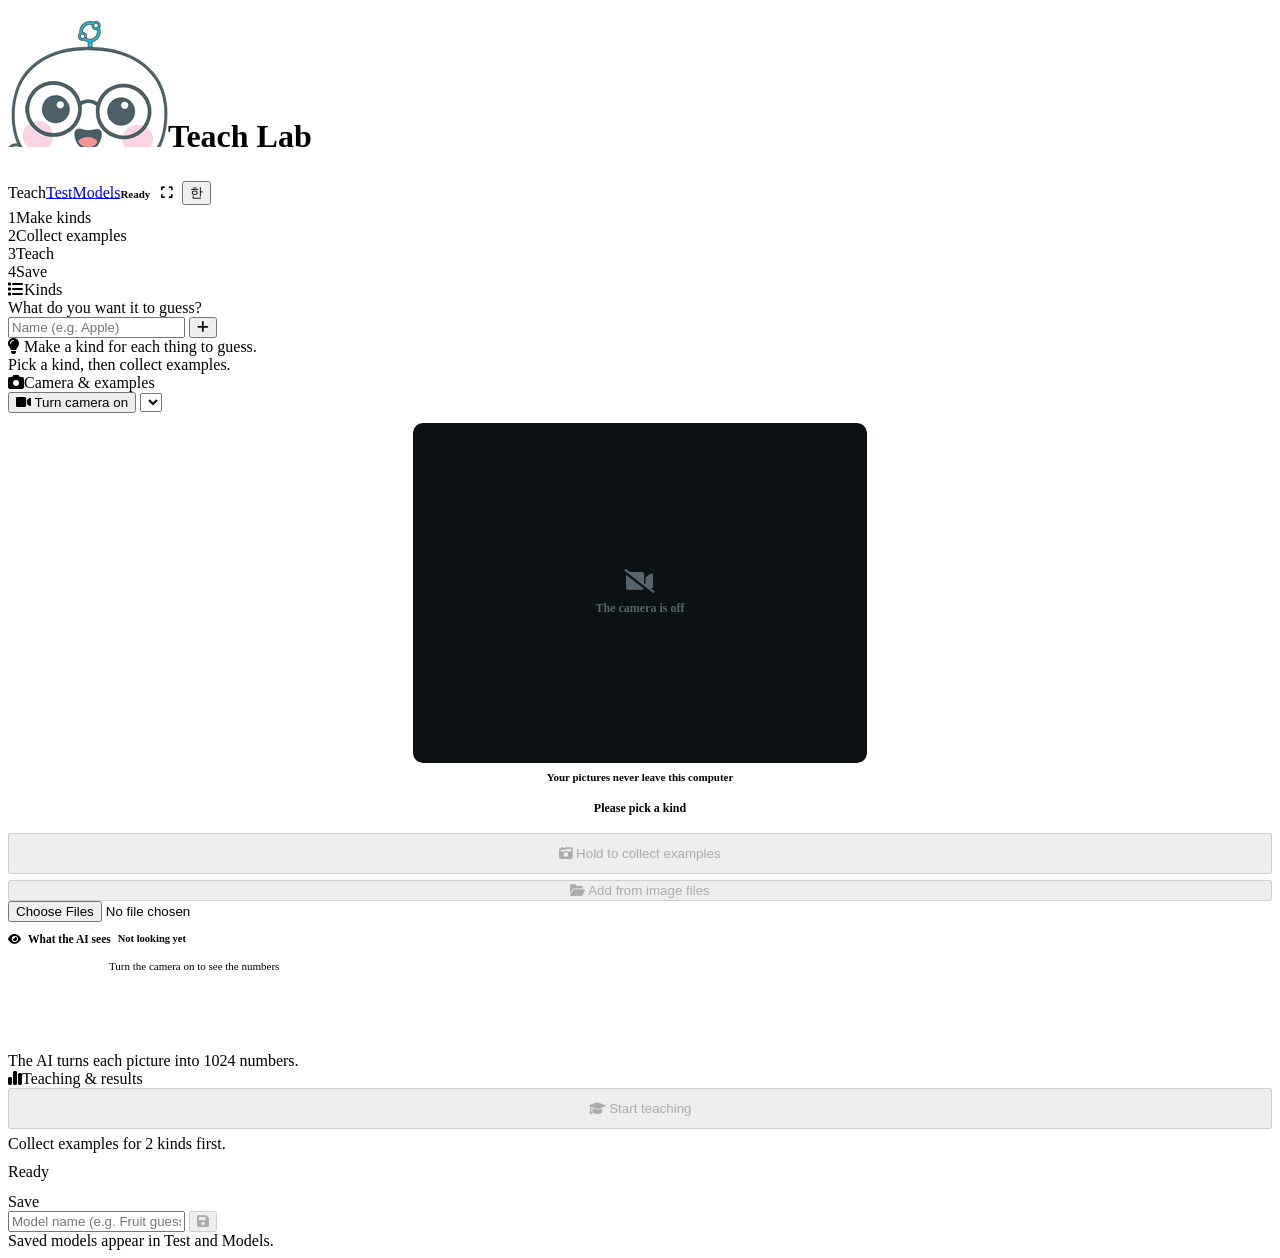
==== index.html @ 44abff68 "이미지 분류 한 종 end-to-end (수집 → 학습 → 추론 → 내보내기) sense-lab 의 디자인 규격(design/maker-ui.css)과 MediaPipe 사용 방식" ====
<!DOCTYPE html>
<html lang="ko">
<head>
<meta charset="utf-8">
<meta name="viewport" content="width=device-width,initial-scale=1">
<title>Teach Lab — 학습실</title>
<meta name="description" content="웹캠으로 사진을 모아 AI에게 직접 가르쳐 보세요.">
<link rel="icon" type="image/png" href="assets/img/favicon.png">
<link rel="manifest" href="manifest.webmanifest">
<meta name="theme-color" content="#FBF7EF">
<link rel="stylesheet" href="assets/fonts/pretendard.css?v=1">
<link rel="stylesheet" href="css/all.min.css?v=1">
<link rel="stylesheet" href="css/maker-ui.css?v=1">
<link rel="stylesheet" href="css/app.css?v=1">
</head>
<body>

<header data-tab="index.html"></header>

<div class="steps">
  <div class="stp on" id="s1"><span class="cir">1</span>종류 만들기</div>
  <div class="stpline"></div>
  <div class="stp" id="s2"><span class="cir">2</span>예시 모으기</div>
  <div class="stpline"></div>
  <div class="stp" id="s3"><span class="cir">3</span>배우기</div>
  <div class="stpline"></div>
  <div class="stp" id="s4"><span class="cir">4</span>저장하기</div>
</div>

<div class="mk-main">

  <div class="pan pan-side" id="panL">
    <div class="ph"><i class="fa-solid fa-list"></i>종류</div>
    <div class="pb">
      <div class="pb-label">무엇을 맞히고 싶나요?</div>
      <div class="row">
        <input class="inp" id="clsName" type="text" placeholder="이름 (예: 사과)" maxlength="20">
        <button class="db" id="clsAdd" title="종류 더하기"><i class="fa-solid fa-plus"></i></button>
      </div>
      <div id="clsList"></div>
      <div class="hint" id="clsHint">
        <i class="fa-solid fa-lightbulb"></i> 맞히고 싶은 것마다 종류를 만들어요.<br>
        종류를 누른 뒤 예시를 모아요.
      </div>
    </div>
  </div>

  <div class="pan pan-wide" id="panC">
    <div class="ph"><i class="fa-solid fa-camera"></i>카메라 &amp; 예시</div>
    <div class="pb">
      <div class="row" style="margin-bottom:10px">
        <button class="db" id="camBtn" style="flex-shrink:0"><i class="fa-solid fa-video"></i> 카메라 켜기</button>
        <select class="inp" id="camSel" style="cursor:pointer"></select>
      </div>

      <div id="camBox">
        <video id="camVid" playsinline muted></video>
        <div id="cropBox"></div>
        <div id="camOff"><i class="fa-solid fa-video-slash fa-2x"></i><span>카메라가 꺼져 있어요</span></div>
      </div>
      <div class="privnote">찍은 사진은 이 컴퓨터 밖으로 나가지 않아요</div>

      <div class="selinfo" id="selInfo">종류를 골라 주세요</div>
      <button class="db go" id="capBtn" disabled><i class="fa-solid fa-camera-retro"></i> 꾹 눌러서 예시 모으기</button>
      <button class="db" id="addFiles" disabled><i class="fa-solid fa-folder-open"></i> 사진 파일에서 더하기</button>
      <input type="file" id="fileInput" accept="image/*" multiple>

      <div id="seeWrap">
        <div id="seeHead"><i class="fa-solid fa-eye"></i>AI가 보는 그림
          <span class="st-badge" id="seeState">아직 안 봐요</span></div>
        <div id="seeBody">
          <canvas id="seeCv" width="224" height="224"></canvas>
          <div id="seeNums"><span class="ph2">카메라를 켜면 숫자가 나와요</span></div>
        </div>
        <div class="hint" style="margin-top:5px">AI는 사진을 1024개의 숫자로 바꿔서 봐요.</div>
      </div>
    </div>
  </div>

  <div class="pan pan-out" id="panR">
    <div class="ph"><i class="fa-solid fa-chart-simple"></i>배우기 &amp; 결과</div>
    <div class="pb">
      <button class="db go" id="trainBtn" disabled style="width:100%;justify-content:center;padding:11px">
        <i class="fa-solid fa-graduation-cap"></i> 배우기 시작
      </button>
      <div class="hint" style="margin-top:6px;margin-bottom:10px">종류 2개에 예시를 모은 뒤에 눌러요.</div>

      <div class="prg">
        <div class="lb"><span id="prgLabel">준비 중</span><span id="prgPct"></span></div>
        <div class="track"><div class="fill" id="prgFill"></div></div>
      </div>

      <div id="chartBox" style="display:none">
        <canvas id="chart"></canvas>
        <div class="chart-legend">
          <span><i class="lg-acc"></i>맞힌 비율</span>
          <span><i class="lg-warn"></i>오차</span>
        </div>
      </div>

      <div class="sec2" id="resultSec" style="display:none">
        <div class="st">결과</div>
        <div><span class="accbig" id="accBig">0%</span><small id="accWord"></small></div>
        <div id="cmWrap"></div>
        <div class="cm-note">헷갈린 표 — 왼쪽이 진짜, 위쪽이 AI의 답이에요.<br>숫자가 대각선에 모이면 잘 배운 거예요.</div>
      </div>

      <div class="sec2">
        <div class="st">저장하기</div>
        <div class="row">
          <input class="inp" id="mdlName" type="text" placeholder="모델 이름 (예: 과일 맞히기)" maxlength="30">
          <button class="db go" id="mdlSave" disabled title="저장"><i class="fa-solid fa-floppy-disk"></i></button>
        </div>
        <div class="hint">저장한 모델은 시험실·보관함에서 볼 수 있어요.</div>
      </div>
    </div>
  </div>

</div>

<div id="toast"></div>

<script src="lib/nav.js?v=1"></script>
<script src="lib/i18n.js?v=1"></script>
<script src="vendor/tfjs/tf.min.js"></script>
<script type="module" src="lib/learn.js?v=1"></script>
</body>
</html>
---- assets/fonts/pretendard.css ----
/*
Copyright (c) 2021 Kil Hyung-jin, with Reserved Font Name Pretendard.
https://github.com/orioncactus/pretendard

This Font Software is licensed under the SIL Open Font License, Version 1.1.
This license is copied below, and is also available with a FAQ at:
http://scripts.sil.org/OFL
*/
/* [0] */
@font-face {
	font-family: 'Pretendard Variable';
	font-style: normal;
	font-display: swap;
	font-weight: 45 920;
	src: url(./woff2-dynamic-subset/PretendardVariable.subset.0.woff2) format('woff2-variations');
	unicode-range: U+f9ca-fa0b, U+ff03-ff05, U+ff07, U+ff0a-ff0b, U+ff0d-ff19, U+ff1b, U+ff1d, U+ff20-ff5b, U+ff5d, U+ffe0-ffe3, U+ffe5-ffe6;
}

/* [1] */
@font-face {
	font-family: 'Pretendard Variable';
	font-style: normal;
	font-display: swap;
	font-weight: 45 920;
	src: url(./woff2-dynamic-subset/PretendardVariable.subset.1.woff2) format('woff2-variations');
	unicode-range: U+d723-d728, U+d72a-d733, U+d735-d748, U+d74a-d74f, U+d752-d753, U+d755-d757, U+d75a-d75f, U+d762-d764, U+d766-d768, U+d76a-d76b, U+d76d-d76f, U+d771-d787, U+d789-d78b, U+d78d-d78f, U+d791-d797, U+d79a, U+d79c, U+d79e-d7a3, U+f900-f909, U+f90b-f92e;
}

/* [2] */
@font-face {
	font-family: 'Pretendard Variable';
	font-style: normal;
	font-display: swap;
	font-weight: 45 920;
	src: url(./woff2-dynamic-subset/PretendardVariable.subset.2.woff2) format('woff2-variations');
	unicode-range: U+d679-d68b, U+d68e-d69e, U+d6a0, U+d6a2-d6a7, U+d6a9-d6c3, U+d6c6-d6c7, U+d6c9-d6cb, U+d6cd-d6d3, U+d6d5-d6d6, U+d6d8-d6e3, U+d6e5-d6e7, U+d6e9-d6fb, U+d6fd-d717, U+d719-d71f, U+d721-d722;
}

/* [3] */
@font-face {
	font-family: 'Pretendard Variable';
	font-style: normal;
	font-display: swap;
	font-weight: 45 920;
	src: url(./woff2-dynamic-subset/PretendardVariable.subset.3.woff2) format('woff2-variations');
	unicode-range: U+d5bc-d5c7, U+d5ca-d5cb, U+d5cd-d5cf, U+d5d1-d5d7, U+d5d9-d5da, U+d5dc, U+d5de-d5e3, U+d5e6-d5e7, U+d5e9-d5eb, U+d5ed-d5f6, U+d5f8, U+d5fa-d5ff, U+d602-d603, U+d605-d607, U+d609-d60f, U+d612-d613, U+d616-d61b, U+d61d-d637, U+d63a-d63b, U+d63d-d63f, U+d641-d647, U+d64a-d64c, U+d64e-d653, U+d656-d657, U+d659-d65b, U+d65d-d666, U+d668, U+d66a-d678;
}

/* [4] */
@font-face {
	font-family: 'Pretendard Variable';
	font-style: normal;
	font-display: swap;
	font-weight: 45 920;
	src: url(./woff2-dynamic-subset/PretendardVariable.subset.4.woff2) format('woff2-variations');
	unicode-range: U+d507, U+d509-d50b, U+d50d-d513, U+d515-d53b, U+d53e-d53f, U+d541-d543, U+d545-d54c, U+d54e, U+d550, U+d552-d557, U+d55a-d55b, U+d55d-d55f, U+d561-d564, U+d566-d567, U+d56a, U+d56c, U+d56e-d573, U+d576-d577, U+d579-d583, U+d585-d586, U+d58a-d5a4, U+d5a6-d5bb;
}

/* [5] */
@font-face {
	font-family: 'Pretendard Variable';
	font-style: normal;
	font-display: swap;
	font-weight: 45 920;
	src: url(./woff2-dynamic-subset/PretendardVariable.subset.5.woff2) format('woff2-variations');
	unicode-range: U+d464-d477, U+d47a-d47b, U+d47d-d47f, U+d481-d487, U+d489-d48a, U+d48c, U+d48e-d4e7, U+d4e9-d503, U+d505-d506;
}

/* [6] */
@font-face {
	font-family: 'Pretendard Variable';
	font-style: normal;
	font-display: swap;
	font-weight: 45 920;
	src: url(./woff2-dynamic-subset/PretendardVariable.subset.6.woff2) format('woff2-variations');
	unicode-range: U+d3bf-d3c7, U+d3ca-d3cf, U+d3d1-d3eb, U+d3ee-d3ef, U+d3f1-d3f3, U+d3f5-d3fb, U+d3fd-d400, U+d402-d45b, U+d45d-d463;
}

/* [7] */
@font-face {
	font-family: 'Pretendard Variable';
	font-style: normal;
	font-display: swap;
	font-weight: 45 920;
	src: url(./woff2-dynamic-subset/PretendardVariable.subset.7.woff2) format('woff2-variations');
	unicode-range: U+d2ff, U+d302-d304, U+d306-d30b, U+d30f, U+d311-d313, U+d315-d31b, U+d31e, U+d322-d324, U+d326-d327, U+d32a-d32b, U+d32d-d32f, U+d331-d337, U+d339-d33c, U+d33e-d37b, U+d37e-d37f, U+d381-d383, U+d385-d38b, U+d38e-d390, U+d392-d397, U+d39a-d39b, U+d39d-d39f, U+d3a1-d3a7, U+d3a9-d3aa, U+d3ac, U+d3ae-d3b3, U+d3b5-d3b7, U+d3b9-d3bb, U+d3bd-d3be;
}

/* [8] */
@font-face {
	font-family: 'Pretendard Variable';
	font-style: normal;
	font-display: swap;
	font-weight: 45 920;
	src: url(./woff2-dynamic-subset/PretendardVariable.subset.8.woff2) format('woff2-variations');
	unicode-range: U+d257-d27f, U+d281-d29b, U+d29d-d29f, U+d2a1-d2ab, U+d2ad-d2b7, U+d2ba-d2bb, U+d2bd-d2bf, U+d2c1-d2c7, U+d2c9-d2ef, U+d2f2-d2f3, U+d2f5-d2f7, U+d2f9-d2fe;
}

/* [9] */
@font-face {
	font-family: 'Pretendard Variable';
	font-style: normal;
	font-display: swap;
	font-weight: 45 920;
	src: url(./woff2-dynamic-subset/PretendardVariable.subset.9.woff2) format('woff2-variations');
	unicode-range: U+d1b4, U+d1b6-d1f3, U+d1f5-d22b, U+d22e-d22f, U+d231-d233, U+d235-d23b, U+d23d-d240, U+d242-d256;
}

/* [10] */
@font-face {
	font-family: 'Pretendard Variable';
	font-style: normal;
	font-display: swap;
	font-weight: 45 920;
	src: url(./woff2-dynamic-subset/PretendardVariable.subset.10.woff2) format('woff2-variations');
	unicode-range: U+d105-d12f, U+d132-d133, U+d135-d137, U+d139-d13f, U+d141-d142, U+d144, U+d146-d14b, U+d14e-d14f, U+d151-d153, U+d155-d15b, U+d15e-d187, U+d189-d19f, U+d1a2-d1a3, U+d1a5-d1a7, U+d1a9-d1af, U+d1b2-d1b3;
}

/* [11] */
@font-face {
	font-family: 'Pretendard Variable';
	font-style: normal;
	font-display: swap;
	font-weight: 45 920;
	src: url(./woff2-dynamic-subset/PretendardVariable.subset.11.woff2) format('woff2-variations');
	unicode-range: U+d04b-d04f, U+d051-d057, U+d059-d06b, U+d06d-d06f, U+d071-d073, U+d075-d07b, U+d07e-d0a3, U+d0a6-d0a7, U+d0a9-d0ab, U+d0ad-d0b3, U+d0b6, U+d0b8, U+d0ba-d0bf, U+d0c2-d0c3, U+d0c5-d0c7, U+d0c9-d0cf, U+d0d2, U+d0d6-d0db, U+d0de-d0df, U+d0e1-d0e3, U+d0e5-d0eb, U+d0ee-d0f0, U+d0f2-d104;
}

/* [12] */
@font-face {
	font-family: 'Pretendard Variable';
	font-style: normal;
	font-display: swap;
	font-weight: 45 920;
	src: url(./woff2-dynamic-subset/PretendardVariable.subset.12.woff2) format('woff2-variations');
	unicode-range: U+cfa2-cfc3, U+cfc5-cfdf, U+cfe2-cfe3, U+cfe5-cfe7, U+cfe9-cff4, U+cff6-cffb, U+cffd-cfff, U+d001-d003, U+d005-d017, U+d019-d033, U+d036-d037, U+d039-d03b, U+d03d-d04a;
}

/* [13] */
@font-face {
	font-family: 'Pretendard Variable';
	font-style: normal;
	font-display: swap;
	font-weight: 45 920;
	src: url(./woff2-dynamic-subset/PretendardVariable.subset.13.woff2) format('woff2-variations');
	unicode-range: U+cef0-cef3, U+cef6, U+cef9-ceff, U+cf01-cf03, U+cf05-cf07, U+cf09-cf0f, U+cf11-cf12, U+cf14-cf1b, U+cf1d-cf1f, U+cf21-cf2f, U+cf31-cf53, U+cf56-cf57, U+cf59-cf5b, U+cf5d-cf63, U+cf66, U+cf68, U+cf6a-cf6f, U+cf71-cf84, U+cf86-cf8b, U+cf8d-cfa1;
}

/* [14] */
@font-face {
	font-family: 'Pretendard Variable';
	font-style: normal;
	font-display: swap;
	font-weight: 45 920;
	src: url(./woff2-dynamic-subset/PretendardVariable.subset.14.woff2) format('woff2-variations');
	unicode-range: U+ce3c-ce57, U+ce5a-ce5b, U+ce5d-ce5f, U+ce61-ce67, U+ce6a, U+ce6c, U+ce6e-ce73, U+ce76-ce77, U+ce79-ce7b, U+ce7d-ce83, U+ce85-ce88, U+ce8a-ce8f, U+ce91-ce93, U+ce95-ce97, U+ce99-ce9f, U+cea2, U+cea4-ceab, U+cead-cee3, U+cee6-cee7, U+cee9-ceeb, U+ceed-ceef;
}

/* [15] */
@font-face {
	font-family: 'Pretendard Variable';
	font-style: normal;
	font-display: swap;
	font-weight: 45 920;
	src: url(./woff2-dynamic-subset/PretendardVariable.subset.15.woff2) format('woff2-variations');
	unicode-range: U+cd92-cd93, U+cd96-cd97, U+cd99-cd9b, U+cd9d-cda3, U+cda6-cda8, U+cdaa-cdaf, U+cdb1-cdc3, U+cdc5-cdcb, U+cdcd-cde7, U+cde9-ce03, U+ce05-ce1f, U+ce22-ce34, U+ce36-ce3b;
}

/* [16] */
@font-face {
	font-family: 'Pretendard Variable';
	font-style: normal;
	font-display: swap;
	font-weight: 45 920;
	src: url(./woff2-dynamic-subset/PretendardVariable.subset.16.woff2) format('woff2-variations');
	unicode-range: U+ccef-cd07, U+cd0a-cd0b, U+cd0d-cd1a, U+cd1c, U+cd1e-cd2b, U+cd2d-cd5b, U+cd5d-cd77, U+cd79-cd91;
}

/* [17] */
@font-face {
	font-family: 'Pretendard Variable';
	font-style: normal;
	font-display: swap;
	font-weight: 45 920;
	src: url(./woff2-dynamic-subset/PretendardVariable.subset.17.woff2) format('woff2-variations');
	unicode-range: U+cc3f-cc43, U+cc46-cc47, U+cc49-cc4b, U+cc4d-cc53, U+cc55-cc58, U+cc5a-cc5f, U+cc61-cc97, U+cc9a-cc9b, U+cc9d-cc9f, U+cca1-cca7, U+ccaa, U+ccac, U+ccae-ccb3, U+ccb6-ccb7, U+ccb9-ccbb, U+ccbd-cccf, U+ccd1-cce3, U+cce5-ccee;
}

/* [18] */
@font-face {
	font-family: 'Pretendard Variable';
	font-style: normal;
	font-display: swap;
	font-weight: 45 920;
	src: url(./woff2-dynamic-subset/PretendardVariable.subset.18.woff2) format('woff2-variations');
	unicode-range: U+cb91-cbd3, U+cbd5-cbe3, U+cbe5-cc0b, U+cc0e-cc0f, U+cc11-cc13, U+cc15-cc1b, U+cc1d-cc20, U+cc23-cc27, U+cc2a-cc2b, U+cc2d, U+cc2f, U+cc31-cc37, U+cc3a, U+cc3c;
}

/* [19] */
@font-face {
	font-family: 'Pretendard Variable';
	font-style: normal;
	font-display: swap;
	font-weight: 45 920;
	src: url(./woff2-dynamic-subset/PretendardVariable.subset.19.woff2) format('woff2-variations');
	unicode-range: U+caf4-cb47, U+cb4a-cb90;
}

/* [20] */
@font-face {
	font-family: 'Pretendard Variable';
	font-style: normal;
	font-display: swap;
	font-weight: 45 920;
	src: url(./woff2-dynamic-subset/PretendardVariable.subset.20.woff2) format('woff2-variations');
	unicode-range: U+ca4a-ca4b, U+ca4e-ca4f, U+ca51-ca53, U+ca55-ca5b, U+ca5d-ca60, U+ca62-ca83, U+ca85-cabb, U+cabe-cabf, U+cac1-cac3, U+cac5-cacb, U+cacd-cad0, U+cad2, U+cad4-cad8, U+cada-caf3;
}

/* [21] */
@font-face {
	font-family: 'Pretendard Variable';
	font-style: normal;
	font-display: swap;
	font-weight: 45 920;
	src: url(./woff2-dynamic-subset/PretendardVariable.subset.21.woff2) format('woff2-variations');
	unicode-range: U+c996-c997, U+c99a-c99c, U+c99e-c9bf, U+c9c2-c9c3, U+c9c5-c9c7, U+c9c9-c9cf, U+c9d2, U+c9d4, U+c9d7-c9d8, U+c9db, U+c9de-c9df, U+c9e1-c9e3, U+c9e5-c9e6, U+c9e8-c9eb, U+c9ee-c9f0, U+c9f2-c9f7, U+c9f9-ca0b, U+ca0d-ca28, U+ca2a-ca49;
}

/* [22] */
@font-face {
	font-family: 'Pretendard Variable';
	font-style: normal;
	font-display: swap;
	font-weight: 45 920;
	src: url(./woff2-dynamic-subset/PretendardVariable.subset.22.woff2) format('woff2-variations');
	unicode-range: U+c8e9-c8f4, U+c8f6-c8fb, U+c8fe-c8ff, U+c901-c903, U+c905-c90b, U+c90e-c910, U+c912-c917, U+c919-c92b, U+c92d-c94f, U+c951-c953, U+c955-c96b, U+c96d-c973, U+c975-c987, U+c98a-c98b, U+c98d-c98f, U+c991-c995;
}

/* [23] */
@font-face {
	font-family: 'Pretendard Variable';
	font-style: normal;
	font-display: swap;
	font-weight: 45 920;
	src: url(./woff2-dynamic-subset/PretendardVariable.subset.23.woff2) format('woff2-variations');
	unicode-range: U+c841-c84b, U+c84d-c86f, U+c872-c873, U+c875-c877, U+c879-c87f, U+c882-c884, U+c887-c88a, U+c88d-c8c3, U+c8c5-c8df, U+c8e1-c8e8;
}

/* [24] */
@font-face {
	font-family: 'Pretendard Variable';
	font-style: normal;
	font-display: swap;
	font-weight: 45 920;
	src: url(./woff2-dynamic-subset/PretendardVariable.subset.24.woff2) format('woff2-variations');
	unicode-range: U+c779-c77b, U+c77e-c782, U+c786, U+c78b, U+c78d, U+c78f, U+c792-c793, U+c795, U+c797, U+c799-c79f, U+c7a2, U+c7a7-c7ab, U+c7ae-c7bb, U+c7bd-c7c0, U+c7c2-c7c7, U+c7c9-c7dc, U+c7de-c7ff, U+c802-c803, U+c805-c807, U+c809, U+c80b-c80f, U+c812, U+c814, U+c817-c81b, U+c81e-c81f, U+c821-c823, U+c825-c82e, U+c830-c837, U+c839-c83b, U+c83d-c840;
}

/* [25] */
@font-face {
	font-family: 'Pretendard Variable';
	font-style: normal;
	font-display: swap;
	font-weight: 45 920;
	src: url(./woff2-dynamic-subset/PretendardVariable.subset.25.woff2) format('woff2-variations');
	unicode-range: U+c6bb-c6bf, U+c6c2, U+c6c4, U+c6c6-c6cb, U+c6ce-c6cf, U+c6d1-c6d3, U+c6d5-c6db, U+c6dd-c6df, U+c6e1-c6e7, U+c6e9-c6eb, U+c6ed-c6ef, U+c6f1-c6f8, U+c6fa-c703, U+c705-c707, U+c709-c70b, U+c70d-c716, U+c718, U+c71a-c71f, U+c722-c723, U+c725-c727, U+c729-c734, U+c736-c73b, U+c73e-c73f, U+c741-c743, U+c745-c74b, U+c74e-c750, U+c752-c757, U+c759-c773, U+c776-c777;
}

/* [26] */
@font-face {
	font-family: 'Pretendard Variable';
	font-style: normal;
	font-display: swap;
	font-weight: 45 920;
	src: url(./woff2-dynamic-subset/PretendardVariable.subset.26.woff2) format('woff2-variations');
	unicode-range: U+c5f5-c5fb, U+c5fe, U+c602-c605, U+c607, U+c609-c60f, U+c611-c61a, U+c61c-c623, U+c626-c627, U+c629-c62b, U+c62d, U+c62f-c632, U+c636, U+c638, U+c63a-c63f, U+c642-c643, U+c645-c647, U+c649-c652, U+c656-c65b, U+c65d-c65f, U+c661-c663, U+c665-c677, U+c679-c67b, U+c67d-c693, U+c696-c697, U+c699-c69b, U+c69d-c6a3, U+c6a6, U+c6a8, U+c6aa-c6af, U+c6b2-c6b3, U+c6b5-c6b7, U+c6b9-c6ba;
}

/* [27] */
@font-face {
	font-family: 'Pretendard Variable';
	font-style: normal;
	font-display: swap;
	font-weight: 45 920;
	src: url(./woff2-dynamic-subset/PretendardVariable.subset.27.woff2) format('woff2-variations');
	unicode-range: U+c517-c527, U+c52a-c52b, U+c52d-c52f, U+c531-c538, U+c53a, U+c53c, U+c53e-c543, U+c546-c547, U+c54b, U+c54d-c552, U+c556, U+c55a-c55b, U+c55d, U+c55f, U+c562-c563, U+c565-c567, U+c569-c56f, U+c572, U+c574, U+c576-c57b, U+c57e-c57f, U+c581-c583, U+c585-c586, U+c588-c58b, U+c58e, U+c590, U+c592-c596, U+c599-c5b3, U+c5b6-c5b7, U+c5ba, U+c5be-c5c3, U+c5ca-c5cb, U+c5cd, U+c5cf, U+c5d2-c5d3, U+c5d5-c5d7, U+c5d9-c5df, U+c5e1-c5e2, U+c5e4, U+c5e6-c5eb, U+c5ef, U+c5f1-c5f3;
}

/* [28] */
@font-face {
	font-family: 'Pretendard Variable';
	font-style: normal;
	font-display: swap;
	font-weight: 45 920;
	src: url(./woff2-dynamic-subset/PretendardVariable.subset.28.woff2) format('woff2-variations');
	unicode-range: U+c475-c4ef, U+c4f2-c4f3, U+c4f5-c4f7, U+c4f9-c4ff, U+c502-c50b, U+c50d-c516;
}

/* [29] */
@font-face {
	font-family: 'Pretendard Variable';
	font-style: normal;
	font-display: swap;
	font-weight: 45 920;
	src: url(./woff2-dynamic-subset/PretendardVariable.subset.29.woff2) format('woff2-variations');
	unicode-range: U+c3d0-c3d7, U+c3da-c3db, U+c3dd-c3de, U+c3e1-c3ec, U+c3ee-c3f3, U+c3f5-c42b, U+c42d-c463, U+c466-c474;
}

/* [30] */
@font-face {
	font-family: 'Pretendard Variable';
	font-style: normal;
	font-display: swap;
	font-weight: 45 920;
	src: url(./woff2-dynamic-subset/PretendardVariable.subset.30.woff2) format('woff2-variations');
	unicode-range: U+c32b-c367, U+c36a-c36b, U+c36d-c36f, U+c371-c377, U+c37a-c37b, U+c37e-c383, U+c385-c387, U+c389-c3cf;
}

/* [31] */
@font-face {
	font-family: 'Pretendard Variable';
	font-style: normal;
	font-display: swap;
	font-weight: 45 920;
	src: url(./woff2-dynamic-subset/PretendardVariable.subset.31.woff2) format('woff2-variations');
	unicode-range: U+c26a-c26b, U+c26d-c26f, U+c271-c273, U+c275-c27b, U+c27e-c287, U+c289-c28f, U+c291-c297, U+c299-c29a, U+c29c-c2a3, U+c2a5-c2a7, U+c2a9-c2ab, U+c2ad-c2b3, U+c2b6, U+c2b8, U+c2ba-c2bb, U+c2bd-c2db, U+c2de-c2df, U+c2e1-c2e2, U+c2e5-c2ea, U+c2ee, U+c2f0, U+c2f2-c2f5, U+c2f7, U+c2fa-c2fb, U+c2fd-c2ff, U+c301-c307, U+c309-c30c, U+c30e-c312, U+c315-c323, U+c325-c328, U+c32a;
}

/* [32] */
@font-face {
	font-family: 'Pretendard Variable';
	font-style: normal;
	font-display: swap;
	font-weight: 45 920;
	src: url(./woff2-dynamic-subset/PretendardVariable.subset.32.woff2) format('woff2-variations');
	unicode-range: U+c1bc-c1c3, U+c1c5-c1df, U+c1e1-c1fb, U+c1fd-c203, U+c205-c20c, U+c20e, U+c210-c217, U+c21a-c21b, U+c21d-c21e, U+c221-c227, U+c229-c22a, U+c22c, U+c22e, U+c230, U+c233-c24f, U+c251-c257, U+c259-c269;
}

/* [33] */
@font-face {
	font-family: 'Pretendard Variable';
	font-style: normal;
	font-display: swap;
	font-weight: 45 920;
	src: url(./woff2-dynamic-subset/PretendardVariable.subset.33.woff2) format('woff2-variations');
	unicode-range: U+c101-c11b, U+c11f, U+c121-c123, U+c125-c12b, U+c12e, U+c132-c137, U+c13a-c13b, U+c13d-c13f, U+c141-c147, U+c14a, U+c14c-c153, U+c155-c157, U+c159-c15b, U+c15d-c166, U+c169-c16f, U+c171-c177, U+c179-c18b, U+c18e-c18f, U+c191-c193, U+c195-c19b, U+c19d-c19e, U+c1a0, U+c1a2-c1a4, U+c1a6-c1bb;
}

/* [34] */
@font-face {
	font-family: 'Pretendard Variable';
	font-style: normal;
	font-display: swap;
	font-weight: 45 920;
	src: url(./woff2-dynamic-subset/PretendardVariable.subset.34.woff2) format('woff2-variations');
	unicode-range: U+c049-c057, U+c059-c05b, U+c05d-c05f, U+c061-c067, U+c069-c08f, U+c091-c0ab, U+c0ae-c0af, U+c0b1-c0b3, U+c0b5, U+c0b7-c0bb, U+c0be, U+c0c2-c0c7, U+c0ca-c0cb, U+c0cd-c0cf, U+c0d1-c0d7, U+c0d9-c0da, U+c0dc, U+c0de-c0e3, U+c0e5-c0eb, U+c0ed-c0f3, U+c0f6, U+c0f8, U+c0fa-c0ff;
}

/* [35] */
@font-face {
	font-family: 'Pretendard Variable';
	font-style: normal;
	font-display: swap;
	font-weight: 45 920;
	src: url(./woff2-dynamic-subset/PretendardVariable.subset.35.woff2) format('woff2-variations');
	unicode-range: U+bfa7-bfaf, U+bfb1-bfc4, U+bfc6-bfcb, U+bfce-bfcf, U+bfd1-bfd3, U+bfd5-bfdb, U+bfdd-c048;
}

/* [36] */
@font-face {
	font-family: 'Pretendard Variable';
	font-style: normal;
	font-display: swap;
	font-weight: 45 920;
	src: url(./woff2-dynamic-subset/PretendardVariable.subset.36.woff2) format('woff2-variations');
	unicode-range: U+bf07, U+bf09-bf3f, U+bf41-bf4f, U+bf52-bf54, U+bf56-bfa6;
}

/* [37] */
@font-face {
	font-family: 'Pretendard Variable';
	font-style: normal;
	font-display: swap;
	font-weight: 45 920;
	src: url(./woff2-dynamic-subset/PretendardVariable.subset.37.woff2) format('woff2-variations');
	unicode-range: U+be56, U+be58, U+be5c-be5f, U+be62-be63, U+be65-be67, U+be69-be74, U+be76-be7b, U+be7e-be7f, U+be81-be8e, U+be90, U+be92-bea7, U+bea9-becf, U+bed2-bed3, U+bed5-bed6, U+bed9-bee3, U+bee6-bf06;
}

/* [38] */
@font-face {
	font-family: 'Pretendard Variable';
	font-style: normal;
	font-display: swap;
	font-weight: 45 920;
	src: url(./woff2-dynamic-subset/PretendardVariable.subset.38.woff2) format('woff2-variations');
	unicode-range: U+bdb0-bdd3, U+bdd5-bdef, U+bdf1-be0b, U+be0d-be0f, U+be11-be13, U+be15-be43, U+be46-be47, U+be49-be4b, U+be4d-be53;
}

/* [39] */
@font-face {
	font-family: 'Pretendard Variable';
	font-style: normal;
	font-display: swap;
	font-weight: 45 920;
	src: url(./woff2-dynamic-subset/PretendardVariable.subset.39.woff2) format('woff2-variations');
	unicode-range: U+bd03, U+bd06, U+bd08, U+bd0a-bd0f, U+bd11-bd22, U+bd25-bd47, U+bd49-bd58, U+bd5a-bd7f, U+bd82-bd83, U+bd85-bd87, U+bd8a-bd8f, U+bd91-bd92, U+bd94, U+bd96-bd98, U+bd9a-bdaf;
}

/* [40] */
@font-face {
	font-family: 'Pretendard Variable';
	font-style: normal;
	font-display: swap;
	font-weight: 45 920;
	src: url(./woff2-dynamic-subset/PretendardVariable.subset.40.woff2) format('woff2-variations');
	unicode-range: U+bc4e-bc83, U+bc86-bc87, U+bc89-bc8b, U+bc8d-bc93, U+bc96, U+bc98, U+bc9b-bc9f, U+bca2-bca3, U+bca5-bca7, U+bca9-bcb2, U+bcb4-bcbb, U+bcbe-bcbf, U+bcc1-bcc3, U+bcc5-bccc, U+bcce-bcd0, U+bcd2-bcd4, U+bcd6-bcf3, U+bcf7, U+bcf9-bcfb, U+bcfd-bd02;
}

/* [41] */
@font-face {
	font-family: 'Pretendard Variable';
	font-style: normal;
	font-display: swap;
	font-weight: 45 920;
	src: url(./woff2-dynamic-subset/PretendardVariable.subset.41.woff2) format('woff2-variations');
	unicode-range: U+bb90-bba3, U+bba5-bbab, U+bbad-bbbf, U+bbc1-bbf7, U+bbfa-bbfb, U+bbfd-bbfe, U+bc01-bc07, U+bc09-bc0a, U+bc0e, U+bc10, U+bc12-bc13, U+bc17, U+bc19-bc1a, U+bc1e, U+bc20-bc23, U+bc26, U+bc28, U+bc2a-bc2c, U+bc2e-bc2f, U+bc32-bc33, U+bc35-bc37, U+bc39-bc3f, U+bc41-bc42, U+bc44, U+bc46-bc48, U+bc4a-bc4d;
}

/* [42] */
@font-face {
	font-family: 'Pretendard Variable';
	font-style: normal;
	font-display: swap;
	font-weight: 45 920;
	src: url(./woff2-dynamic-subset/PretendardVariable.subset.42.woff2) format('woff2-variations');
	unicode-range: U+bae6-bafb, U+bafd-bb17, U+bb19-bb33, U+bb37, U+bb39-bb3a, U+bb3d-bb43, U+bb45-bb46, U+bb48, U+bb4a-bb4f, U+bb51-bb53, U+bb55-bb57, U+bb59-bb62, U+bb64-bb8f;
}

/* [43] */
@font-face {
	font-family: 'Pretendard Variable';
	font-style: normal;
	font-display: swap;
	font-weight: 45 920;
	src: url(./woff2-dynamic-subset/PretendardVariable.subset.43.woff2) format('woff2-variations');
	unicode-range: U+ba30-ba37, U+ba3a-ba3b, U+ba3d-ba3f, U+ba41-ba47, U+ba49-ba4a, U+ba4c, U+ba4e-ba53, U+ba56-ba57, U+ba59-ba5b, U+ba5d-ba63, U+ba65-ba66, U+ba68-ba6f, U+ba71-ba73, U+ba75-ba77, U+ba79-ba84, U+ba86, U+ba88-baa7, U+baaa, U+baad-baaf, U+bab1-bab7, U+baba, U+babc, U+babe-bae5;
}

/* [44] */
@font-face {
	font-family: 'Pretendard Variable';
	font-style: normal;
	font-display: swap;
	font-weight: 45 920;
	src: url(./woff2-dynamic-subset/PretendardVariable.subset.44.woff2) format('woff2-variations');
	unicode-range: U+b96e-b973, U+b976-b977, U+b979-b97b, U+b97d-b983, U+b986, U+b988, U+b98a-b98d, U+b98f-b9ab, U+b9ae-b9af, U+b9b1-b9b3, U+b9b5-b9bb, U+b9be, U+b9c0, U+b9c2-b9c7, U+b9ca-b9cb, U+b9cd, U+b9d2-b9d7, U+b9da, U+b9dc, U+b9df-b9e0, U+b9e2, U+b9e6-b9e7, U+b9e9-b9f3, U+b9f6, U+b9f8, U+b9fb-ba2f;
}

/* [45] */
@font-face {
	font-family: 'Pretendard Variable';
	font-style: normal;
	font-display: swap;
	font-weight: 45 920;
	src: url(./woff2-dynamic-subset/PretendardVariable.subset.45.woff2) format('woff2-variations');
	unicode-range: U+b8bf-b8cb, U+b8cd-b8e0, U+b8e2-b8e7, U+b8ea-b8eb, U+b8ed-b8ef, U+b8f1-b8f7, U+b8fa, U+b8fc, U+b8fe-b903, U+b905-b917, U+b919-b91f, U+b921-b93b, U+b93d-b957, U+b95a-b95b, U+b95d-b95f, U+b961-b967, U+b969-b96c;
}

/* [46] */
@font-face {
	font-family: 'Pretendard Variable';
	font-style: normal;
	font-display: swap;
	font-weight: 45 920;
	src: url(./woff2-dynamic-subset/PretendardVariable.subset.46.woff2) format('woff2-variations');
	unicode-range: U+b80d-b80f, U+b811-b817, U+b81a, U+b81c-b823, U+b826-b827, U+b829-b82b, U+b82d-b833, U+b836, U+b83a-b83f, U+b841-b85b, U+b85e-b85f, U+b861-b863, U+b865-b86b, U+b86e, U+b870, U+b872-b8af, U+b8b1-b8be;
}

/* [47] */
@font-face {
	font-family: 'Pretendard Variable';
	font-style: normal;
	font-display: swap;
	font-weight: 45 920;
	src: url(./woff2-dynamic-subset/PretendardVariable.subset.47.woff2) format('woff2-variations');
	unicode-range: U+b74d-b75f, U+b761-b763, U+b765-b774, U+b776-b77b, U+b77e-b77f, U+b781-b783, U+b785-b78b, U+b78e, U+b792-b796, U+b79a-b79b, U+b79d-b7a7, U+b7aa, U+b7ae-b7b3, U+b7b6-b7c8, U+b7ca-b7eb, U+b7ee-b7ef, U+b7f1-b7f3, U+b7f5-b7fb, U+b7fe, U+b802-b806, U+b80a-b80b;
}

/* [48] */
@font-face {
	font-family: 'Pretendard Variable';
	font-style: normal;
	font-display: swap;
	font-weight: 45 920;
	src: url(./woff2-dynamic-subset/PretendardVariable.subset.48.woff2) format('woff2-variations');
	unicode-range: U+b6a7-b6aa, U+b6ac-b6b0, U+b6b2-b6ef, U+b6f1-b727, U+b72a-b72b, U+b72d-b72e, U+b731-b737, U+b739-b73a, U+b73c-b743, U+b745-b74c;
}

/* [49] */
@font-face {
	font-family: 'Pretendard Variable';
	font-style: normal;
	font-display: swap;
	font-weight: 45 920;
	src: url(./woff2-dynamic-subset/PretendardVariable.subset.49.woff2) format('woff2-variations');
	unicode-range: U+b605-b60f, U+b612-b617, U+b619-b624, U+b626-b69b, U+b69e-b6a3, U+b6a5-b6a6;
}

/* [50] */
@font-face {
	font-family: 'Pretendard Variable';
	font-style: normal;
	font-display: swap;
	font-weight: 45 920;
	src: url(./woff2-dynamic-subset/PretendardVariable.subset.50.woff2) format('woff2-variations');
	unicode-range: U+b55f, U+b562-b583, U+b585-b59f, U+b5a2-b5a3, U+b5a5-b5a7, U+b5a9-b5b2, U+b5b5-b5ba, U+b5bd-b604;
}

/* [51] */
@font-face {
	font-family: 'Pretendard Variable';
	font-style: normal;
	font-display: swap;
	font-weight: 45 920;
	src: url(./woff2-dynamic-subset/PretendardVariable.subset.51.woff2) format('woff2-variations');
	unicode-range: U+b4a5-b4b6, U+b4b8-b4bf, U+b4c1-b4c7, U+b4c9-b4db, U+b4de-b4df, U+b4e1-b4e2, U+b4e5-b4eb, U+b4ee, U+b4f0, U+b4f2-b513, U+b516-b517, U+b519-b51a, U+b51d-b523, U+b526, U+b528, U+b52b-b52f, U+b532-b533, U+b535-b537, U+b539-b53f, U+b541-b544, U+b546-b54b, U+b54d-b54f, U+b551-b55b, U+b55d-b55e;
}

/* [52] */
@font-face {
	font-family: 'Pretendard Variable';
	font-style: normal;
	font-display: swap;
	font-weight: 45 920;
	src: url(./woff2-dynamic-subset/PretendardVariable.subset.52.woff2) format('woff2-variations');
	unicode-range: U+b3f8-b3fb, U+b3fd-b40f, U+b411-b417, U+b419-b41b, U+b41d-b41f, U+b421-b427, U+b42a-b42b, U+b42d-b44f, U+b452-b453, U+b455-b457, U+b459-b45f, U+b462-b464, U+b466-b46b, U+b46d-b47f, U+b481-b4a3;
}

/* [53] */
@font-face {
	font-family: 'Pretendard Variable';
	font-style: normal;
	font-display: swap;
	font-weight: 45 920;
	src: url(./woff2-dynamic-subset/PretendardVariable.subset.53.woff2) format('woff2-variations');
	unicode-range: U+b342-b353, U+b356-b357, U+b359-b35b, U+b35d-b35e, U+b360-b363, U+b366, U+b368, U+b36a-b36d, U+b36f, U+b372-b373, U+b375-b377, U+b379-b37f, U+b381-b382, U+b384, U+b386-b38b, U+b38d-b3c3, U+b3c6-b3c7, U+b3c9-b3ca, U+b3cd-b3d3, U+b3d6, U+b3d8, U+b3da-b3f7;
}

/* [54] */
@font-face {
	font-family: 'Pretendard Variable';
	font-style: normal;
	font-display: swap;
	font-weight: 45 920;
	src: url(./woff2-dynamic-subset/PretendardVariable.subset.54.woff2) format('woff2-variations');
	unicode-range: U+b27c-b283, U+b285-b28f, U+b292-b293, U+b295-b297, U+b29a-b29f, U+b2a1-b2a4, U+b2a7-b2a9, U+b2ab, U+b2ad-b2c7, U+b2ca-b2cb, U+b2cd-b2cf, U+b2d1-b2d7, U+b2da, U+b2dc, U+b2de-b2e3, U+b2e7, U+b2e9-b2ea, U+b2ef-b2f3, U+b2f6, U+b2f8, U+b2fa-b2fb, U+b2fd-b2fe, U+b302-b303, U+b305-b307, U+b309-b30f, U+b312, U+b316-b31b, U+b31d-b341;
}

/* [55] */
@font-face {
	font-family: 'Pretendard Variable';
	font-style: normal;
	font-display: swap;
	font-weight: 45 920;
	src: url(./woff2-dynamic-subset/PretendardVariable.subset.55.woff2) format('woff2-variations');
	unicode-range: U+b1d6-b1e7, U+b1e9-b1fc, U+b1fe-b203, U+b206-b207, U+b209-b20b, U+b20d-b213, U+b216-b21f, U+b221-b257, U+b259-b273, U+b275-b27b;
}

/* [56] */
@font-face {
	font-family: 'Pretendard Variable';
	font-style: normal;
	font-display: swap;
	font-weight: 45 920;
	src: url(./woff2-dynamic-subset/PretendardVariable.subset.56.woff2) format('woff2-variations');
	unicode-range: U+b120-b122, U+b126-b127, U+b129-b12b, U+b12d-b133, U+b136, U+b138, U+b13a-b13f, U+b142-b143, U+b145-b14f, U+b151-b153, U+b156-b157, U+b159-b177, U+b17a-b17b, U+b17d-b17f, U+b181-b187, U+b189-b18c, U+b18e-b191, U+b195-b1a7, U+b1a9-b1cb, U+b1cd-b1d5;
}

/* [57] */
@font-face {
	font-family: 'Pretendard Variable';
	font-style: normal;
	font-display: swap;
	font-weight: 45 920;
	src: url(./woff2-dynamic-subset/PretendardVariable.subset.57.woff2) format('woff2-variations');
	unicode-range: U+b05f-b07b, U+b07e-b07f, U+b081-b083, U+b085-b08b, U+b08d-b097, U+b09b, U+b09d-b09f, U+b0a2-b0a7, U+b0aa, U+b0b0, U+b0b2, U+b0b6-b0b7, U+b0b9-b0bb, U+b0bd-b0c3, U+b0c6-b0c7, U+b0ca-b0cf, U+b0d1-b0df, U+b0e1-b0e4, U+b0e6-b107, U+b10a-b10b, U+b10d-b10f, U+b111-b112, U+b114-b117, U+b119-b11a, U+b11c-b11f;
}

/* [58] */
@font-face {
	font-family: 'Pretendard Variable';
	font-style: normal;
	font-display: swap;
	font-weight: 45 920;
	src: url(./woff2-dynamic-subset/PretendardVariable.subset.58.woff2) format('woff2-variations');
	unicode-range: U+afac-afb7, U+afba-afbb, U+afbd-afbf, U+afc1-afc6, U+afca-afcc, U+afce-afd3, U+afd5-afe7, U+afe9-afef, U+aff1-b00b, U+b00d-b00f, U+b011-b013, U+b015-b01b, U+b01d-b027, U+b029-b043, U+b045-b047, U+b049, U+b04b, U+b04d-b052, U+b055-b056, U+b058-b05c, U+b05e;
}

/* [59] */
@font-face {
	font-family: 'Pretendard Variable';
	font-style: normal;
	font-display: swap;
	font-weight: 45 920;
	src: url(./woff2-dynamic-subset/PretendardVariable.subset.59.woff2) format('woff2-variations');
	unicode-range: U+af03-af07, U+af09-af2b, U+af2e-af33, U+af35-af3b, U+af3e-af40, U+af44-af47, U+af4a-af5c, U+af5e-af63, U+af65-af7f, U+af81-afab;
}

/* [60] */
@font-face {
	font-family: 'Pretendard Variable';
	font-style: normal;
	font-display: swap;
	font-weight: 45 920;
	src: url(./woff2-dynamic-subset/PretendardVariable.subset.60.woff2) format('woff2-variations');
	unicode-range: U+ae56-ae5b, U+ae5e-ae60, U+ae62-ae64, U+ae66-ae67, U+ae69-ae6b, U+ae6d-ae83, U+ae85-aebb, U+aebf, U+aec1-aec3, U+aec5-aecb, U+aece, U+aed0, U+aed2-aed7, U+aed9-aef3, U+aef5-af02;
}

/* [61] */
@font-face {
	font-family: 'Pretendard Variable';
	font-style: normal;
	font-display: swap;
	font-weight: 45 920;
	src: url(./woff2-dynamic-subset/PretendardVariable.subset.61.woff2) format('woff2-variations');
	unicode-range: U+ad9c-ada3, U+ada5-adbf, U+adc1-adc3, U+adc5-adc7, U+adc9-add2, U+add4-addb, U+addd-addf, U+ade1-ade3, U+ade5-adf7, U+adfa-adfb, U+adfd-adff, U+ae02-ae07, U+ae0a, U+ae0c, U+ae0e-ae13, U+ae15-ae2f, U+ae31-ae33, U+ae35-ae37, U+ae39-ae3f, U+ae42, U+ae44, U+ae46-ae49, U+ae4b, U+ae4f, U+ae51-ae53, U+ae55;
}

/* [62] */
@font-face {
	font-family: 'Pretendard Variable';
	font-style: normal;
	font-display: swap;
	font-weight: 45 920;
	src: url(./woff2-dynamic-subset/PretendardVariable.subset.62.woff2) format('woff2-variations');
	unicode-range: U+ace2-ace3, U+ace5-ace6, U+ace9-acef, U+acf2, U+acf4, U+acf7-acfb, U+acfe-acff, U+ad01-ad03, U+ad05-ad0b, U+ad0d-ad10, U+ad12-ad1b, U+ad1d-ad33, U+ad35-ad48, U+ad4a-ad4f, U+ad51-ad6b, U+ad6e-ad6f, U+ad71-ad72, U+ad77-ad7c, U+ad7e, U+ad80, U+ad82-ad87, U+ad89-ad8b, U+ad8d-ad8f, U+ad91-ad9b;
}

/* [63] */
@font-face {
	font-family: 'Pretendard Variable';
	font-style: normal;
	font-display: swap;
	font-weight: 45 920;
	src: url(./woff2-dynamic-subset/PretendardVariable.subset.63.woff2) format('woff2-variations');
	unicode-range: U+ac25-ac2c, U+ac2e, U+ac30, U+ac32-ac37, U+ac39-ac3f, U+ac41-ac4c, U+ac4e-ac6f, U+ac72-ac73, U+ac75-ac76, U+ac79-ac7f, U+ac82, U+ac84-ac88, U+ac8a-ac8b, U+ac8d-ac8f, U+ac91-ac93, U+ac95-ac9b, U+ac9d-ac9e, U+aca1-aca7, U+acab, U+acad-acaf, U+acb1-acb7, U+acba-acbb, U+acbe-acc0, U+acc2-acc3, U+acc5-acdf;
}

/* [64] */
@font-face {
	font-family: 'Pretendard Variable';
	font-style: normal;
	font-display: swap;
	font-weight: 45 920;
	src: url(./woff2-dynamic-subset/PretendardVariable.subset.64.woff2) format('woff2-variations');
	unicode-range: U+99df, U+99ed, U+99f1, U+99ff, U+9a01, U+9a08, U+9a0e-9a0f, U+9a19, U+9a2b, U+9a30, U+9a36-9a37, U+9a40, U+9a43, U+9a45, U+9a4d, U+9a55, U+9a57, U+9a5a-9a5b, U+9a5f, U+9a62, U+9a65, U+9a69-9a6a, U+9aa8, U+9ab8, U+9ad3, U+9ae5, U+9aee, U+9b1a, U+9b27, U+9b2a, U+9b31, U+9b3c, U+9b41-9b45, U+9b4f, U+9b54, U+9b5a, U+9b6f, U+9b8e, U+9b91, U+9b9f, U+9bab, U+9bae, U+9bc9, U+9bd6, U+9be4, U+9be8, U+9c0d, U+9c10, U+9c12, U+9c15, U+9c25, U+9c32, U+9c3b, U+9c47, U+9c49, U+9c57, U+9ce5, U+9ce7, U+9ce9, U+9cf3-9cf4, U+9cf6, U+9d09, U+9d1b, U+9d26, U+9d28, U+9d3b, U+9d51, U+9d5d, U+9d60-9d61, U+9d6c, U+9d72, U+9da9, U+9daf, U+9db4, U+9dc4, U+9dd7, U+9df2, U+9df8-9dfa, U+9e1a, U+9e1e, U+9e75, U+9e79, U+9e7d, U+9e7f, U+9e92-9e93, U+9e97, U+9e9d, U+9e9f, U+9ea5, U+9eb4-9eb5, U+9ebb, U+9ebe, U+9ec3, U+9ecd-9ece, U+9ed4, U+9ed8, U+9edb-9edc, U+9ede, U+9ee8, U+9ef4, U+9f07-9f08, U+9f0e, U+9f13, U+9f20, U+9f3b, U+9f4a-9f4b, U+9f4e, U+9f52, U+9f5f, U+9f61, U+9f67, U+9f6a, U+9f6c, U+9f77, U+9f8d, U+9f90, U+9f95, U+9f9c, U+ac02-ac03, U+ac05-ac06, U+ac09-ac0f, U+ac17-ac18, U+ac1b, U+ac1e-ac1f, U+ac21-ac23;
}

/* [65] */
@font-face {
	font-family: 'Pretendard Variable';
	font-style: normal;
	font-display: swap;
	font-weight: 45 920;
	src: url(./woff2-dynamic-subset/PretendardVariable.subset.65.woff2) format('woff2-variations');
	unicode-range: U+338c-339c, U+339f-33a0, U+33a2-33cb, U+33cf-33d0, U+33d3, U+33d6, U+33d8, U+33db-33dd, U+4e01, U+4e03, U+4e07-4e08, U+4e11, U+4e14-4e15, U+4e18-4e19, U+4e1e, U+4e32, U+4e38-4e39, U+4e42-4e43, U+4e45, U+4e4d-4e4f, U+4e56, U+4e58-4e59, U+4e5d-4e5e, U+4e6b, U+4e6d, U+4e73, U+4e76-4e77, U+4e7e, U+4e82, U+4e86, U+4e88, U+4e8e, U+4e90-4e92, U+4e94-4e95, U+4e98, U+4e9b, U+4e9e, U+4ea1-4ea2, U+4ea4-4ea6, U+4ea8, U+4eab, U+4ead-4eae, U+4eb6, U+4ec0-4ec1, U+4ec4, U+4ec7, U+4ecb, U+4ecd, U+4ed4-4ed5, U+4ed7-4ed9, U+4edd, U+4edf, U+4ee4, U+4ef0, U+4ef2, U+4ef6-4ef7, U+4efb, U+4f01, U+4f09, U+4f0b, U+4f0d-4f11, U+4f2f, U+4f34, U+4f36, U+4f38, U+4f3a, U+4f3c-4f3d;
}

/* [66] */
@font-face {
	font-family: 'Pretendard Variable';
	font-style: normal;
	font-display: swap;
	font-weight: 45 920;
	src: url(./woff2-dynamic-subset/PretendardVariable.subset.66.woff2) format('woff2-variations');
	unicode-range: U+3136, U+3138, U+313a-3140, U+3143-3144, U+3150, U+3152, U+3154-3156, U+3158-315b, U+315d-315f, U+3162, U+3164-318c, U+318e, U+3200-321b, U+3231, U+3239, U+3251-325a, U+3260-327b, U+327e-327f, U+328a-3290, U+3294, U+329e, U+32a5, U+3380-3384, U+3388-338b;
}

/* [67] */
@font-face {
	font-family: 'Pretendard Variable';
	font-style: normal;
	font-display: swap;
	font-weight: 45 920;
	src: url(./woff2-dynamic-subset/PretendardVariable.subset.67.woff2) format('woff2-variations');
	unicode-range: U+2f7d, U+2f7f-2f8b, U+2f8e-2f90, U+2f92-2f97, U+2f99-2fa0, U+2fa2-2fa3, U+2fa5-2fa9, U+2fac-2fb1, U+2fb3-2fbc, U+2fc1-2fca, U+2fcd-2fd4, U+3003, U+3012-3019, U+301c, U+301e-3020, U+3036, U+3041, U+3043, U+3045, U+3047, U+3049, U+304e, U+3050, U+3052, U+3056, U+305a, U+305c, U+305e, U+3062, U+3065, U+306c, U+3070-307d, U+3080, U+3085, U+3087, U+308e, U+3090-3091, U+30a1, U+30a5, U+30a9, U+30ae, U+30b1-30b2, U+30b4, U+30b6, U+30bc-30be, U+30c2, U+30c5, U+30cc, U+30d2, U+30d4, U+30d8-30dd, U+30e4, U+30e6, U+30e8, U+30ee, U+30f0-30f2, U+30f4-30f6, U+3133, U+3135;
}

/* [68] */
@font-face {
	font-family: 'Pretendard Variable';
	font-style: normal;
	font-display: swap;
	font-weight: 45 920;
	src: url(./woff2-dynamic-subset/PretendardVariable.subset.68.woff2) format('woff2-variations');
	unicode-range: U+2541-254b, U+25a4-25a9, U+25b1, U+25b5, U+25b9, U+25bf, U+25c1, U+25c3, U+25c9-25ca, U+25cc, U+25ce, U+25d0-25d1, U+25e6, U+25ef, U+260f, U+261d, U+261f, U+262f, U+2660, U+2664, U+2667-2669, U+266d, U+266f, U+2716, U+271a, U+273d, U+2756, U+2776-277f, U+278a-2793, U+2963, U+2965, U+2ac5-2ac6, U+2acb-2acc, U+2f00, U+2f04, U+2f06, U+2f08, U+2f0a-2f0b, U+2f11-2f12, U+2f14, U+2f17-2f18, U+2f1c-2f1d, U+2f1f-2f20, U+2f23-2f26, U+2f28-2f29, U+2f2b, U+2f2d, U+2f2f-2f32, U+2f38, U+2f3c-2f40, U+2f42-2f4c, U+2f4f-2f52, U+2f54-2f58, U+2f5a-2f66, U+2f69-2f70, U+2f72-2f76, U+2f78, U+2f7a-2f7c;
}

/* [69] */
@font-face {
	font-family: 'Pretendard Variable';
	font-style: normal;
	font-display: swap;
	font-weight: 45 920;
	src: url(./woff2-dynamic-subset/PretendardVariable.subset.69.woff2) format('woff2-variations');
	unicode-range: U+2479-2487, U+249c-24d1, U+24d3-24d7, U+24d9-24e9, U+24eb-24f4, U+2500-2501, U+2503, U+250c-2513, U+2515-2516, U+2518-2540;
}

/* [70] */
@font-face {
	font-family: 'Pretendard Variable';
	font-style: normal;
	font-display: swap;
	font-weight: 45 920;
	src: url(./woff2-dynamic-subset/PretendardVariable.subset.70.woff2) format('woff2-variations');
	unicode-range: U+215b-215e, U+2162-2169, U+2170-2179, U+2195-2199, U+21b0-21b4, U+21bc, U+21c0, U+21c4-21c5, U+21cd, U+21cf-21d4, U+21e0-21e3, U+21e6-21e9, U+2200, U+2202-2203, U+2206-2209, U+220b-220c, U+220f, U+2211, U+2213, U+221a, U+221d-2220, U+2222, U+2225-2227, U+2229-222c, U+222e, U+2234-2237, U+223d, U+2243, U+2245, U+2248, U+2250-2253, U+225a, U+2260-2262, U+2264-2267, U+226a-226b, U+226e-2273, U+2276-2277, U+2279-227b, U+2280-2287, U+228a-228b, U+2295-2297, U+22a3-22a5, U+22bb-22bc, U+22ce-22cf, U+22da-22db, U+22ee-22ef, U+2306, U+2312, U+2314, U+2467-2478;
}

/* [71] */
@font-face {
	font-family: 'Pretendard Variable';
	font-style: normal;
	font-display: swap;
	font-weight: 45 920;
	src: url(./woff2-dynamic-subset/PretendardVariable.subset.71.woff2) format('woff2-variations');
	unicode-range: U+81-82, U+84, U+a2-a5, U+a7-a8, U+aa, U+ac, U+b1-b3, U+b6, U+b8-ba, U+bc-be, U+c0, U+c2, U+c6-cb, U+ce-d0, U+d4, U+d8-d9, U+db-dc, U+de-df, U+e6, U+eb, U+ee-f0, U+f4, U+f7-f9, U+fb, U+fe-ff, U+111, U+126-127, U+132-133, U+138, U+13f-142, U+149-14b, U+152-153, U+166-167, U+2bc, U+2c7, U+2d0, U+2d8-2d9, U+2db-2dd, U+391-394, U+396-3a1, U+3a3-3a9, U+3b2-3b6, U+3b8, U+3bc, U+3be-3c1, U+3c3-3c9, U+2010, U+2015-2016, U+2018-2019, U+201b, U+201f-2021, U+2025, U+2030, U+2033-2036, U+203c, U+203e, U+2042, U+2074, U+207a-207f, U+2081-2084, U+2109, U+2113, U+2116, U+2121, U+2126, U+212b, U+2153-2154;
}

/* [72] */
@font-face {
	font-family: 'Pretendard Variable';
	font-style: normal;
	font-display: swap;
	font-weight: 45 920;
	src: url(./woff2-dynamic-subset/PretendardVariable.subset.72.woff2) format('woff2-variations');
	unicode-range: U+e8, U+2da, U+2160, U+2194, U+3054, U+3058, U+306d, U+3086, U+308d, U+30ac, U+30bb, U+30c4, U+30cd-30ce, U+30e2, U+3132, U+3146, U+3149, U+339d, U+4e3b, U+4f0a, U+4fdd, U+4fe1, U+5409, U+540c, U+5834, U+592a-592b, U+5b9a, U+5dde, U+5e0c, U+5e73, U+5f0f, U+60f3, U+653f, U+661f, U+662f, U+667a, U+683c, U+6b4c, U+6c11, U+767c, U+76ee, U+76f4, U+77f3, U+79d1, U+7a7a, U+7b2c, U+7d22, U+8207, U+8a00, U+8a71, U+9280, U+9580, U+958b, U+96c6, U+9762, U+98df, U+9ed1, U+ac2d, U+adc8, U+add3, U+af48, U+b014, U+b134-b135, U+b158, U+b2aa, U+b35f, U+b6a4, U+b9cf, U+bb63, U+bd23, U+be91, U+c29b, U+c3f4, U+c42c, U+c55c, U+c573, U+c58f, U+c78c, U+c7dd, U+c8f5, U+cad1, U+cc48, U+cf10, U+cf20, U+d03c, U+d07d, U+d2a0, U+d30e, U+d38d, U+d3a8, U+d3c8, U+d5e5, U+d5f9, U+d6e4, U+f90a, U+ff02, U+ff1c;
}

/* [73] */
@font-face {
	font-family: 'Pretendard Variable';
	font-style: normal;
	font-display: swap;
	font-weight: 45 920;
	src: url(./woff2-dynamic-subset/PretendardVariable.subset.73.woff2) format('woff2-variations');
	unicode-range: U+3b1, U+2466, U+25a1, U+25a3, U+261c, U+3008-3009, U+305b, U+305d, U+3069, U+30a7, U+30ba, U+30cf, U+30ef, U+3151, U+3157, U+4e4b, U+4e5f, U+4e8c, U+4eca, U+4ed6, U+4f5b, U+50cf, U+5149, U+5165, U+5171, U+5229, U+529b, U+5316, U+539f, U+53f2, U+571f, U+5728, U+58eb, U+591c, U+5b78, U+5c11, U+5c55, U+5ddd, U+5e02, U+5fb7, U+60c5, U+610f, U+611f, U+6625, U+66f8, U+6797, U+679c, U+682a, U+6d2a, U+706b, U+7406, U+767b, U+76f8, U+77e5, U+7acb, U+898b, U+8a69, U+8def, U+8fd1, U+901a, U+90e8, U+91cd, U+975e, U+ae14, U+ae6c, U+aec0, U+afc7, U+afc9, U+b01c, U+b028, U+b308, U+b311, U+b314, U+b31c, U+b524, U+b560, U+b764, U+b920, U+b9e3, U+bd48, U+be7d, U+c0db, U+c231, U+c270, U+c2e3, U+c37d, U+c3ed, U+c530, U+c6a5, U+c6dc, U+c7a4, U+c954, U+c974, U+d000, U+d565, U+d667, U+d6c5, U+d79d, U+ff1e;
}

/* [74] */
@font-face {
	font-family: 'Pretendard Variable';
	font-style: normal;
	font-display: swap;
	font-weight: 45 920;
	src: url(./woff2-dynamic-subset/PretendardVariable.subset.74.woff2) format('woff2-variations');
	unicode-range: U+131, U+2032, U+2465, U+2642, U+3048, U+3051, U+3083-3084, U+308f, U+30c0, U+30d1, U+30d3, U+30d6, U+30df, U+30e7, U+3153, U+4e16, U+4e8b, U+4ee5, U+5206, U+52a0, U+52d5, U+53e4, U+53ef, U+54c1, U+57ce, U+597d, U+5b8c, U+5ea6, U+5f8c, U+5f97, U+6210, U+6240, U+624b, U+6728, U+6bd4, U+7236, U+7269, U+7279, U+738b, U+7528, U+7530, U+767e, U+798f, U+8005, U+8a18, U+90fd, U+91cc, U+9577, U+9593, U+98a8, U+ac20, U+acf6, U+ad90, U+af5d, U+af80, U+afcd, U+aff0, U+b0a1, U+b0b5, U+b1fd, U+b2fc, U+b380, U+b51b, U+b584, U+b5b3, U+b8fd, U+b93c, U+b9f4, U+bb44, U+bc08, U+bc27, U+bc49, U+be55, U+be64, U+bfb0, U+bfc5, U+c178, U+c21f, U+c314, U+c4f1, U+c58d, U+c664, U+c698, U+c6a7, U+c6c1, U+c9ed, U+cac0, U+cacc, U+cad9, U+ccb5, U+cdcc, U+d0e4, U+d143, U+d320, U+d330, U+d54d, U+ff06, U+ff1f, U+ff5e;
}

/* [75] */
@font-face {
	font-family: 'Pretendard Variable';
	font-style: normal;
	font-display: swap;
	font-weight: 45 920;
	src: url(./woff2-dynamic-subset/PretendardVariable.subset.75.woff2) format('woff2-variations');
	unicode-range: U+b4, U+20a9, U+20ac, U+2190, U+24d8, U+2502, U+2514, U+2592, U+25c7-25c8, U+2663, U+3060, U+3064, U+3081, U+3088, U+30a3, U+30a6, U+30aa, U+30b5, U+30c7, U+30ca-30cb, U+30d0, U+30e3, U+30e5, U+339e, U+4e09, U+4eac, U+4f5c, U+5167-5168, U+516c, U+51fa, U+5408, U+540d, U+591a, U+5b57, U+6211, U+65b9, U+660e, U+6642, U+6700, U+6b63, U+6e2f, U+7063, U+7532, U+793e, U+81ea, U+8272, U+82b1, U+897f, U+8eca, U+91ce, U+ac38, U+ad76, U+ae84, U+aecc, U+b07d, U+b0b1, U+b215, U+b2a0, U+b310, U+b3d7, U+b52a, U+b618, U+b775, U+b797, U+bcd5, U+bd59, U+be80, U+bea8, U+bed1, U+bee4-bee5, U+c060, U+c2ef, U+c329, U+c3dc, U+c597, U+c5bd, U+c5e5, U+c69c, U+c9d6, U+ca29, U+ca5c, U+ca84, U+cc39, U+cc3b, U+ce89, U+cee5, U+cf65, U+cf85, U+d058, U+d145, U+d22d, U+d325, U+d37d, U+d3ad, U+d769, U+ff0c;
}

/* [76] */
@font-face {
	font-family: 'Pretendard Variable';
	font-style: normal;
	font-display: swap;
	font-weight: 45 920;
	src: url(./woff2-dynamic-subset/PretendardVariable.subset.76.woff2) format('woff2-variations');
	unicode-range: U+2161, U+2228, U+2299, U+2464, U+2517, U+2640, U+3042, U+304a, U+3053, U+3061, U+307f, U+3082, U+308c, U+3092, U+30a8, U+30ab, U+30ad, U+30b0, U+30b3, U+30b7, U+30c1, U+30c6, U+30c9, U+30d5, U+30d7, U+30de, U+30e0-30e1, U+30ec-30ed, U+4e0b, U+4e0d, U+4ee3, U+53f0, U+548c, U+5b89, U+5bb6, U+5c0f, U+611b, U+6771, U+6aa2, U+6bcd, U+6c34, U+6cd5, U+6d77, U+767d, U+795e, U+8ecd, U+9999, U+9ad8, U+ac07, U+ac1a, U+ac40, U+ad0c, U+ad88, U+ada4, U+ae01, U+ae65, U+aebd, U+aec4, U+afe8, U+b139, U+b205, U+b383, U+b38c, U+b42c, U+b461, U+b55c, U+b78f, U+b8fb, U+b9f7, U+bafc, U+bc99, U+bed8, U+bfcd, U+c0bf, U+c0f9, U+c167, U+c204, U+c20f, U+c22f, U+c258, U+c298, U+c2bc, U+c388, U+c501, U+c50c, U+c5b9, U+c5ce, U+c641, U+c648, U+c73d, U+ca50, U+ca61, U+cc4c, U+ceac, U+d0d4, U+d5f7, U+d6d7, U+ff1a;
}

/* [77] */
@font-face {
	font-family: 'Pretendard Variable';
	font-style: normal;
	font-display: swap;
	font-weight: 45 920;
	src: url(./woff2-dynamic-subset/PretendardVariable.subset.77.woff2) format('woff2-variations');
	unicode-range: U+2103, U+2463, U+25c6, U+25cb, U+266c, U+3001, U+300a, U+3046, U+304c-304d, U+304f, U+3055, U+3059, U+3063, U+3066-3068, U+306f, U+3089, U+30b8, U+30bf, U+314f, U+4e0a, U+570b, U+5730, U+5916, U+5929, U+5c71, U+5e74, U+5fc3, U+601d, U+6027, U+63d0, U+6709, U+6734, U+751f, U+7684, U+82f1, U+9053, U+91d1, U+97f3, U+ac2f, U+ac4d, U+adc4, U+ade4, U+ae41, U+ae4d-ae4e, U+aed1, U+afb9, U+b0e0, U+b299, U+b365, U+b46c, U+b480, U+b4c8, U+b7b4, U+b819, U+b918, U+baab, U+bab9, U+be8f, U+bed7, U+c0ec, U+c19f, U+c1a5, U+c3d9, U+c464, U+c53d, U+c553, U+c570, U+c5cc, U+c633, U+c6a4, U+c7a3, U+c7a6, U+c886, U+c9d9-c9da, U+c9ec, U+ca0c, U+cc21, U+cd1b, U+cd78, U+cdc4, U+cef8, U+cfe4, U+d0a5, U+d0b5, U+d0ec, U+d15d, U+d188, U+d23c, U+d2ac, U+d729, U+d79b, U+ff01, U+ff08-ff09, U+ff5c;
}

/* [78] */
@font-face {
	font-family: 'Pretendard Variable';
	font-style: normal;
	font-display: swap;
	font-weight: 45 920;
	src: url(./woff2-dynamic-subset/PretendardVariable.subset.78.woff2) format('woff2-variations');
	unicode-range: U+2039-203a, U+223c, U+25b3, U+25b7, U+25bd, U+25cf, U+266a, U+3002, U+300b, U+304b, U+3057, U+305f, U+306a-306b, U+307e, U+308a-308b, U+3093, U+30a2, U+30af, U+30b9, U+30c3, U+30c8, U+30e9-30eb, U+33a1, U+4e00, U+524d, U+5357, U+5b50, U+7121, U+884c, U+9751, U+ac94, U+aebe, U+aecd, U+af08, U+af41, U+af49, U+b010, U+b053, U+b109, U+b11b, U+b128, U+b154, U+b291, U+b2e6, U+b301, U+b385, U+b525, U+b5b4, U+b729, U+b72f, U+b738, U+b7ff, U+b837, U+b975, U+ba67, U+bb47, U+bc1f, U+bd90, U+bfd4, U+c27c, U+c324, U+c379, U+c3e0, U+c465, U+c53b, U+c58c, U+c610, U+c653, U+c6cd, U+c813, U+c82f, U+c999, U+c9e0, U+cac4, U+cad3, U+cbd4, U+cc10, U+cc22, U+ccb8, U+ccbc, U+cda5, U+ce84, U+cea3, U+cf67, U+cfe1, U+d241, U+d30d, U+d31c, U+d391, U+d401, U+d479, U+d5c9, U+d5db, U+d649, U+d6d4;
}

/* [79] */
@font-face {
	font-family: 'Pretendard Variable';
	font-style: normal;
	font-display: swap;
	font-weight: 45 920;
	src: url(./woff2-dynamic-subset/PretendardVariable.subset.79.woff2) format('woff2-variations');
	unicode-range: U+b0, U+e9, U+2193, U+2462, U+260e, U+261e, U+300e-300f, U+3044, U+30a4, U+30fb-30fc, U+314d, U+5973, U+6545, U+6708, U+7537, U+ac89, U+ac9c, U+acc1, U+ad04, U+ad75, U+ad7d, U+ae45, U+ae61, U+af42, U+b0ab, U+b0af, U+b0b3, U+b12c, U+b194, U+b1a8, U+b220, U+b258, U+b284, U+b2ff, U+b315, U+b371, U+b3d4-b3d5, U+b460, U+b527, U+b534, U+b810, U+b818, U+b98e, U+ba55, U+bbac, U+bc0b, U+bc40, U+bca1, U+bccd, U+bd93, U+be54, U+be5a, U+bf08, U+bf50, U+bf55, U+bfdc, U+c0c0, U+c0d0, U+c0f4, U+c100, U+c11e, U+c170, U+c20d, U+c274, U+c290, U+c308, U+c369, U+c539, U+c587, U+c5ff, U+c6ec, U+c70c, U+c7ad, U+c7c8, U+c83c, U+c881, U+cb48, U+cc60, U+ce69, U+ce6b, U+ce75, U+cf04, U+cf08, U+cf55, U+cf70, U+cffc, U+d0b7, U+d1a8, U+d2c8, U+d384, U+d47c, U+d48b, U+d5dd, U+d5e8, U+d720, U+d759, U+f981;
}

/* [80] */
@font-face {
	font-family: 'Pretendard Variable';
	font-style: normal;
	font-display: swap;
	font-weight: 45 920;
	src: url(./woff2-dynamic-subset/PretendardVariable.subset.80.woff2) format('woff2-variations');
	unicode-range: U+e0, U+e2, U+395, U+3b7, U+3ba, U+2460-2461, U+25a0, U+3010-3011, U+306e, U+30f3, U+314a, U+314c, U+5927, U+65b0, U+7e41, U+97d3, U+9ad4, U+ad49, U+ae0b, U+ae0d, U+ae43, U+ae5d, U+aecf, U+af3c, U+af64, U+afd4, U+b080, U+b084, U+b0c5, U+b10c, U+b1e8, U+b2ac, U+b36e, U+b451, U+b515, U+b540, U+b561, U+b6ab, U+b6b1, U+b72c, U+b730, U+b744, U+b800, U+b8ec, U+b8f0, U+b904, U+b968, U+b96d, U+b987, U+b9d9, U+bb36, U+bb49, U+bc2d, U+bc43, U+bcf6, U+bd89, U+be57, U+be61, U+bed4, U+c090, U+c130, U+c148, U+c19c, U+c2f9, U+c36c, U+c37c, U+c384, U+c3df, U+c575, U+c584, U+c660, U+c719, U+c816, U+ca4d, U+ca54, U+cabc, U+cb49, U+cc14, U+cff5, U+d004, U+d038, U+d0b4, U+d0d3, U+d0e0, U+d0ed, U+d131, U+d1b0, U+d31f, U+d33d, U+d3a0, U+d3ab, U+d514, U+d584, U+d6a1, U+d6cc, U+d749, U+d760, U+d799;
}

/* [81] */
@font-face {
	font-family: 'Pretendard Variable';
	font-style: normal;
	font-display: swap;
	font-weight: 45 920;
	src: url(./woff2-dynamic-subset/PretendardVariable.subset.81.woff2) format('woff2-variations');
	unicode-range: U+24, U+60, U+3b9, U+3bb, U+3bd, U+2191, U+2606, U+300c-300d, U+3131, U+3134, U+3139, U+3141-3142, U+3148, U+3161, U+3163, U+321c, U+4eba, U+5317, U+ac31, U+ac77, U+ac9f, U+acb9, U+acf0-acf1, U+acfd, U+ad73, U+af3d, U+b00c, U+b04a, U+b057, U+b0c4, U+b188, U+b1cc, U+b214, U+b2db, U+b2ee, U+b304, U+b4ed, U+b518, U+b5bc, U+b625, U+b69c-b69d, U+b7ac, U+b801, U+b86c, U+b959, U+b95c, U+b985, U+ba48, U+bb58, U+bc0c, U+bc38, U+bc85, U+bc9a, U+bf40, U+c068, U+c0bd, U+c0cc, U+c12f, U+c149, U+c1e0, U+c22b, U+c22d, U+c250, U+c2fc, U+c300, U+c313, U+c370, U+c3d8, U+c557, U+c580, U+c5e3, U+c62e, U+c634, U+c6f0, U+c74d, U+c783, U+c78e, U+c796, U+c7bc, U+c92c, U+ca4c, U+cc1c, U+cc54, U+cc59, U+ce04, U+cf30, U+cfc4, U+d140, U+d321, U+d38c, U+d399, U+d54f, U+d587, U+d5d0, U+d6e8, U+d770;
}

/* [82] */
@font-face {
	font-family: 'Pretendard Variable';
	font-style: normal;
	font-display: swap;
	font-weight: 45 920;
	src: url(./woff2-dynamic-subset/PretendardVariable.subset.82.woff2) format('woff2-variations');
	unicode-range: U+d7, U+ea, U+fc, U+2192, U+25bc, U+3000, U+3137, U+3145, U+315c, U+7f8e, U+ac13, U+ac71, U+ac90, U+acb8, U+ace7, U+ad7f, U+ae50, U+aef4, U+af34, U+afbc, U+b048, U+b09a, U+b0ad, U+b0bc, U+b113, U+b125, U+b141, U+b20c, U+b2d9, U+b2ed, U+b367, U+b369, U+b374, U+b3cb, U+b4ec, U+b611, U+b760, U+b81b, U+b834, U+b8b0, U+b8e1, U+b989, U+b9d1, U+b9e1, U+b9fa, U+ba4d, U+ba78, U+bb35, U+bb54, U+bbf9, U+bc11, U+bcb3, U+bd05, U+bd95, U+bdd4, U+be10, U+bed0, U+bf51, U+c0d8, U+c232, U+c2b7, U+c2eb, U+c378, U+c500, U+c52c, U+c549, U+c568, U+c598, U+c5c9, U+c61b, U+c639, U+c67c, U+c717, U+c78a, U+c80a, U+c90c-c90d, U+c950, U+c9e7, U+cbe4, U+cca9, U+cce4, U+cdb0, U+ce78, U+ce94, U+ce98, U+cf8c, U+d018, U+d034, U+d0f1, U+d1b1, U+d280, U+d2f8, U+d338, U+d380, U+d3b4, U+d610, U+d69f, U+d6fc, U+d758;
}

/* [83] */
@font-face {
	font-family: 'Pretendard Variable';
	font-style: normal;
	font-display: swap;
	font-weight: 45 920;
	src: url(./woff2-dynamic-subset/PretendardVariable.subset.83.woff2) format('woff2-variations');
	unicode-range: U+e7, U+2022, U+203b, U+25c0, U+2605, U+2661, U+3147, U+318d, U+672c, U+8a9e, U+acaa, U+acbc, U+ad1c, U+ae4a, U+ae5c, U+b044, U+b054, U+b0c8-b0c9, U+b2a6, U+b2d0, U+b35c, U+b364, U+b428, U+b454, U+b465, U+b4b7, U+b4e3, U+b51c, U+b5a1, U+b784, U+b790, U+b7ab, U+b7f4, U+b82c, U+b835, U+b8e9, U+b8f8, U+b9d8, U+b9f9, U+ba5c, U+ba64, U+babd, U+bb18, U+bb3b, U+bbff, U+bc0d, U+bc45, U+bc97, U+bcbc, U+be45, U+be75, U+be7c, U+bfcc, U+c0b6, U+c0f7, U+c14b, U+c2b4, U+c30d, U+c4f8, U+c5bb, U+c5d1, U+c5e0, U+c5ee, U+c5fd, U+c606, U+c6c5, U+c6e0, U+c708, U+c81d, U+c820, U+c824, U+c878, U+c918, U+c96c, U+c9e4, U+c9f1, U+cc2e, U+cd09, U+cea1, U+cef5, U+cef7, U+cf64, U+cf69, U+cfe8, U+d035, U+d0ac, U+d230, U+d234, U+d2f4, U+d31d, U+d575, U+d578, U+d608, U+d614, U+d718, U+d751, U+d761, U+d78c, U+d790;
}

/* [84] */
@font-face {
	font-family: 'Pretendard Variable';
	font-style: normal;
	font-display: swap;
	font-weight: 45 920;
	src: url(./woff2-dynamic-subset/PretendardVariable.subset.84.woff2) format('woff2-variations');
	unicode-range: U+2665, U+3160, U+4e2d, U+6587, U+65e5, U+ac12, U+ac14, U+ac16, U+ac81, U+ad34, U+ade0, U+ae54, U+aebc, U+af2c, U+afc0, U+afc8, U+b04c, U+b08c, U+b099, U+b0a9, U+b0ac, U+b0ae, U+b0b8, U+b123, U+b179, U+b2e5, U+b2f7, U+b4c0, U+b531, U+b538, U+b545, U+b550, U+b5a8, U+b6f0, U+b728, U+b73b, U+b7ad, U+b7ed, U+b809, U+b864, U+b86d, U+b871, U+b9bf, U+b9f5, U+ba40, U+ba4b, U+ba58, U+ba87, U+baac, U+bbc0, U+bc16, U+bc34, U+bd07, U+bd99, U+be59, U+bfd0, U+c058, U+c0e4, U+c0f5, U+c12d, U+c139, U+c228, U+c529, U+c5c7, U+c635, U+c637, U+c735, U+c77d, U+c787, U+c789, U+c8c4, U+c989, U+c98c, U+c9d0, U+c9d3, U+cc0c, U+cc99, U+cd0c, U+cd2c, U+cd98, U+cda4, U+ce59, U+ce60, U+ce6d, U+cea0, U+d0d0-d0d1, U+d0d5, U+d14d, U+d1a4, U+d29c, U+d2f1, U+d301, U+d39c, U+d3bc, U+d4e8, U+d540, U+d5ec, U+d640, U+d750;
}

/* [85] */
@font-face {
	font-family: 'Pretendard Variable';
	font-style: normal;
	font-display: swap;
	font-weight: 45 920;
	src: url(./woff2-dynamic-subset/PretendardVariable.subset.85.woff2) format('woff2-variations');
	unicode-range: U+5e, U+25b2, U+25b6, U+314e, U+ac24, U+ace1, U+ace4, U+ae68, U+af2d, U+b0d0, U+b0e5, U+b150, U+b155, U+b193, U+b2c9, U+b2dd, U+b3c8, U+b3fc, U+b410, U+b458, U+b4dd, U+b5a0, U+b5a4, U+b5bb, U+b7b5, U+b838, U+b840, U+b86f, U+b8f9, U+b960, U+b9e5, U+bab8, U+bb50, U+bc1d, U+bc24-bc25, U+bca8, U+bcbd, U+bd04, U+bd10, U+bd24, U+be48, U+be5b, U+be68, U+c05c, U+c12c, U+c140, U+c15c, U+c168, U+c194, U+c219, U+c27d, U+c2a8, U+c2f1, U+c2f8, U+c368, U+c554-c555, U+c559, U+c564, U+c5d8, U+c5fc, U+c625, U+c65c, U+c6b1, U+c728, U+c794, U+c84c, U+c88c, U+c8e0, U+c8fd, U+c998, U+c9dd, U+cc0d, U+cc30, U+ceec, U+cf13, U+cf1c, U+cf5c, U+d050, U+d07c, U+d0a8, U+d134, U+d138, U+d154, U+d1f4, U+d2bc, U+d329, U+d32c, U+d3d0, U+d3f4, U+d3fc, U+d56b, U+d5cc, U+d600-d601, U+d639, U+d6c8, U+d754, U+d765;
}

/* [86] */
@font-face {
	font-family: 'Pretendard Variable';
	font-style: normal;
	font-display: swap;
	font-weight: 45 920;
	src: url(./woff2-dynamic-subset/PretendardVariable.subset.86.woff2) format('woff2-variations');
	unicode-range: U+3c-3d, U+2026, U+24d2, U+314b, U+ac11, U+acf3, U+ad74, U+ad81, U+adf9, U+ae34, U+af43, U+afb8, U+b05d, U+b07c, U+b110, U+b118, U+b17c, U+b180, U+b18d, U+b192, U+b2cc, U+b355, U+b378, U+b4a4, U+b4ef, U+b78d, U+b799, U+b7a9, U+b7fd, U+b807, U+b80c, U+b839, U+b9b4, U+b9db, U+ba3c, U+bab0, U+bba4, U+bc94, U+be4c, U+c154, U+c1c4, U+c26c, U+c2ac, U+c2ed, U+c4f4, U+c55e, U+c561, U+c571, U+c5b5, U+c5c4, U+c654-c655, U+c695, U+c6e8, U+c6f9, U+c724, U+c751, U+c775, U+c7a0, U+c7c1, U+c874, U+c880, U+c9d5, U+c9f8, U+cabd, U+cc29, U+cc2c, U+cca8, U+ccab, U+ccd0, U+ce21, U+ce35, U+ce7c, U+ce90, U+cee8, U+cef4, U+cfe0, U+d070, U+d0b9, U+d0c1, U+d0c4, U+d0c8, U+d15c, U+d1a1, U+d2c0, U+d300, U+d314, U+d3ed, U+d478, U+d480, U+d48d, U+d508, U+d53d, U+d5e4, U+d611, U+d61c, U+d68d, U+d6a8, U+d798;
}

/* [87] */
@font-face {
	font-family: 'Pretendard Variable';
	font-style: normal;
	font-display: swap;
	font-weight: 45 920;
	src: url(./woff2-dynamic-subset/PretendardVariable.subset.87.woff2) format('woff2-variations');
	unicode-range: U+23, U+25, U+5f, U+a9, U+ac08, U+ac78, U+aca8, U+acac, U+ace8, U+ad70, U+adc0, U+addc, U+b137, U+b140, U+b208, U+b290, U+b2f5, U+b3c5, U+b3cc, U+b420, U+b429, U+b529, U+b530, U+b77d, U+b79c, U+b7a8, U+b7c9, U+b7f0, U+b7fc, U+b828, U+b860, U+b9ad, U+b9c1, U+b9c9, U+b9dd-b9de, U+b9e8, U+ba38-ba39, U+babb, U+bc00, U+bc8c, U+bca0, U+bca4, U+bcd1, U+bcfc, U+bd09, U+bdf0, U+be60, U+c0ad, U+c0b4, U+c0bc, U+c190, U+c1fc, U+c220, U+c288, U+c2b9, U+c2f6, U+c528, U+c545, U+c558, U+c5bc, U+c5d4, U+c600, U+c644, U+c6c0, U+c6c3, U+c721, U+c798, U+c7a1, U+c811, U+c838, U+c871, U+c904, U+c990, U+c9dc, U+cc38, U+cc44, U+cca0, U+cd1d, U+cd95, U+cda9, U+ce5c, U+cf00, U+cf58, U+d150, U+d22c, U+d305, U+d328, U+d37c, U+d3f0, U+d551, U+d5a5, U+d5c8, U+d5d8, U+d63c, U+d64d, U+d669, U+d734, U+d76c;
}

/* [88] */
@font-face {
	font-family: 'Pretendard Variable';
	font-style: normal;
	font-display: swap;
	font-weight: 45 920;
	src: url(./woff2-dynamic-subset/PretendardVariable.subset.88.woff2) format('woff2-variations');
	unicode-range: U+26, U+2b, U+3e, U+40, U+7e, U+ac01, U+ac19, U+ac1d, U+aca0, U+aca9, U+acb0, U+ad8c, U+ae09, U+ae38, U+ae40, U+aed8, U+b09c, U+b0a0, U+b108, U+b204, U+b298, U+b2d8, U+b2eb-b2ec, U+b2f4, U+b313, U+b358, U+b450, U+b4e0, U+b54c, U+b610, U+b780, U+b78c, U+b791, U+b8e8, U+b958, U+b974, U+b984, U+b9b0, U+b9bc-b9bd, U+b9ce, U+ba70, U+bbfc, U+bc0f, U+bc15, U+bc1b, U+bc31, U+bc95, U+bcc0, U+bcc4, U+bd81, U+bd88, U+c0c8, U+c11d, U+c13c, U+c158, U+c18d, U+c1a1, U+c21c, U+c4f0, U+c54a, U+c560, U+c5b8, U+c5c8, U+c5f4, U+c628, U+c62c, U+c678, U+c6cc, U+c808, U+c810, U+c885, U+c88b, U+c900, U+c988, U+c99d, U+c9c8, U+cc3d-cc3e, U+cc45, U+cd08, U+ce20, U+cee4, U+d074, U+d0a4, U+d0dd, U+d2b9, U+d3b8, U+d3c9, U+d488, U+d544, U+d559, U+d56d, U+d588, U+d615, U+d648, U+d655, U+d658, U+d65c;
}

/* [89] */
@font-face {
	font-family: 'Pretendard Variable';
	font-style: normal;
	font-display: swap;
	font-weight: 45 920;
	src: url(./woff2-dynamic-subset/PretendardVariable.subset.89.woff2) format('woff2-variations');
	unicode-range: U+d, U+7c, U+ac10, U+ac15, U+ac74, U+ac80, U+ac83, U+acc4, U+ad11, U+ad50, U+ad6d, U+adfc, U+ae00, U+ae08, U+ae4c, U+b0a8, U+b124, U+b144, U+b178, U+b274, U+b2a5, U+b2e8, U+b2f9, U+b354, U+b370, U+b418, U+b41c, U+b4f1, U+b514, U+b798, U+b808, U+b824-b825, U+b8cc, U+b978, U+b9d0, U+b9e4, U+baa9, U+bb3c, U+bc18, U+bc1c, U+bc30, U+bc84, U+bcf5, U+bcf8, U+bd84, U+be0c, U+be14, U+c0b0, U+c0c9, U+c0dd, U+c124, U+c2dd, U+c2e4, U+c2ec, U+c54c, U+c57c-c57d, U+c591, U+c5c5-c5c6, U+c5ed, U+c608, U+c640, U+c6b8, U+c6d4, U+c784, U+c7ac, U+c800-c801, U+c9c1, U+c9d1, U+cc28, U+cc98, U+cc9c, U+ccad, U+cd5c, U+cd94, U+cd9c, U+cde8, U+ce68, U+cf54, U+d0dc, U+d14c, U+d1a0, U+d1b5, U+d2f0, U+d30c, U+d310, U+d398, U+d45c, U+d50c, U+d53c, U+d560, U+d568, U+d589, U+d604, U+d6c4, U+d788;
}

/* [90] */
@font-face {
	font-family: 'Pretendard Variable';
	font-style: normal;
	font-display: swap;
	font-weight: 45 920;
	src: url(./woff2-dynamic-subset/PretendardVariable.subset.90.woff2) format('woff2-variations');
	unicode-range: U+ac04, U+ac1c, U+ac70, U+ac8c, U+acbd, U+acf5, U+acfc, U+ad00, U+ad6c, U+adf8, U+b098, U+b0b4, U+b294, U+b2c8, U+b300, U+b3c4, U+b3d9, U+b4dc, U+b4e4, U+b77c, U+b7ec, U+b85d, U+b97c, U+b9c8, U+b9cc, U+ba54, U+ba74, U+ba85, U+baa8, U+bb34, U+bb38, U+bbf8, U+bc14, U+bc29, U+bc88, U+bcf4, U+bd80, U+be44, U+c0c1, U+c11c, U+c120, U+c131, U+c138, U+c18c, U+c218, U+c2b5, U+c2e0, U+c544, U+c548, U+c5b4, U+c5d0, U+c5ec, U+c5f0, U+c601, U+c624, U+c694, U+c6a9, U+c6b0, U+c6b4, U+c6d0, U+c704, U+c720, U+c73c, U+c740, U+c744, U+c74c, U+c758, U+c77c, U+c785, U+c788, U+c790-c791, U+c7a5, U+c804, U+c815, U+c81c, U+c870, U+c8fc, U+c911, U+c9c4, U+ccb4, U+ce58, U+ce74, U+d06c, U+d0c0, U+d130, U+d2b8, U+d3ec, U+d504, U+d55c, U+d569, U+d574, U+d638, U+d654, U+d68c;
}

/* [91] */
@font-face {
	font-family: 'Pretendard Variable';
	font-style: normal;
	font-display: swap;
	font-weight: 45 920;
	src: url(./woff2-dynamic-subset/PretendardVariable.subset.91.woff2) format('woff2-variations');
	unicode-range: U+20-22, U+27-2a, U+2c-39, U+3a-3b, U+3f, U+41-4e, U+4f-5d, U+61-7b, U+7d, U+a0-a1, U+ab, U+ad-ae, U+b7, U+bb, U+bf, U+2013-2014, U+201c-201d, U+2122, U+ac00, U+ace0, U+ae30, U+b2e4, U+b85c, U+b9ac, U+c0ac, U+c2a4, U+c2dc, U+c774, U+c778, U+c9c0, U+d558;
}
---- css/app.css ----
/* ═══════════════════════════════════════════════════════════
   Teach Lab 전용 스타일
   ═══════════════════════════════════════════════════════════
   공통 규격(색·버튼·패널·표·반응형)은 css/maker-ui.css 가 전부 담당한다.
   이 파일은 이미지 학습툴에만 있는 것(카메라 상자·예시 썸네일·
   AI가 보는 그림·학습 그래프·헷갈린 표)만 얹는다. 새 색은 만들지 않는다. */

/* ── 가운데 패널: 카메라 ── */
#panC .pb{display:flex;flex-direction:column;min-height:0}
#camSel{max-width:340px}
#camBox{position:relative;background:#0C1114;border-radius:10px;overflow:hidden;
  flex:0 0 auto;aspect-ratio:4/3;height:min(38vh,340px);width:auto;max-width:100%;margin:0 auto}
/* 좌우 반전(거울)을 걸지 않는다. 미리보기·썸네일·"AI가 보는 그림"·파이썬으로
   내보낸 모델이 모두 같은 그림을 보게 하기 위해서다. 거울을 걸면 학습 데이터가
   뒤집혀서, 로봇 카메라(파이보)에 올렸을 때 좌우가 다른 것을 못 맞힌다. */
#camVid{width:100%;height:100%;object-fit:contain;display:block}
/* AI가 실제로 보는 정사각형. 바깥을 어둡게 덮어 "여기 안만 봐요" 를 보여 준다
   (공용 규격의 .tour-spot 과 같은 방식 — #camBox 의 overflow:hidden 이 잘라 준다) */
#cropBox{position:absolute;inset:0;pointer-events:none;border-radius:6px;display:none;
  box-shadow:0 0 0 2px var(--acc) inset, 0 0 0 9999px rgba(12,17,20,.5)}
#camOff{position:absolute;inset:0;display:flex;flex-direction:column;align-items:center;justify-content:center;
  gap:8px;color:#56646C;font-size:12px;font-weight:600}
.privnote{flex-shrink:0;text-align:center;font-size:11px;color:var(--ink3);margin-top:8px;font-weight:600}

#capBtn,.selinfo,#panC .row{flex-shrink:0}
.selinfo{margin-top:10px;padding:8px 10px;border-radius:8px;background:var(--panel2);
  font-size:12px;color:var(--ink2);font-weight:600;text-align:center}
.selinfo.on{background:var(--acc-soft);color:var(--acc-ink)}
#capBtn{width:100%;margin-top:9px;justify-content:center;padding:11px}
#addFiles{width:100%;margin-top:6px;justify-content:center}

/* ── 예시 썸네일 (종류 카드 안) ── */
.thumbs{display:flex;flex-wrap:wrap;gap:3px;margin-top:7px;max-height:150px;overflow-y:auto;padding-right:2px}
.thumbs img{width:32px;height:32px;object-fit:cover;border-radius:4px;display:block;cursor:pointer;
  transition:transform .1s,outline-color .1s;outline:2px solid transparent}
.thumbs img:hover{transform:scale(2.4);outline-color:var(--warn);position:relative;z-index:5}

/* ── AI가 보는 그림 · 숫자 ── */
#seeWrap{flex-shrink:0;margin-top:11px}
#seeHead{display:flex;align-items:center;gap:7px;font-size:11.5px;font-weight:700;color:var(--ink2)}
#seeHead .st-badge{font-size:10.5px;font-weight:600;color:var(--ink3)}
#seeBody{margin-top:6px;display:flex;gap:9px;align-items:flex-start}
#seeCv{width:84px;height:84px;flex-shrink:0;border-radius:8px;background:var(--panel2);
  border:1px solid var(--line-soft);display:block}
#seeNums{flex:1;min-width:0;height:84px;overflow-y:auto;border:1px solid var(--line-soft);
  border-radius:8px;background:var(--panel2);padding:6px 8px;
  font-family:var(--mono);font-size:10.5px;color:var(--ink2);line-height:1.7;
  font-variant-numeric:tabular-nums;overflow-wrap:anywhere}
#seeNums .ph2{color:var(--ink3);font-family:var(--sans);font-size:11px}

/* ── 오른쪽 패널: 학습 그래프 ── */
.prg{margin-bottom:12px}
#chartBox{margin-top:10px}
#chart{width:100%;height:110px;display:block;border:1px solid var(--line-soft);
  border-radius:8px;background:var(--panel2)}
.chart-legend{display:flex;gap:12px;margin-top:4px;font-size:10.5px;color:var(--ink3);font-weight:600}
.chart-legend i{display:inline-block;width:14px;height:3px;border-radius:2px;margin-right:4px;vertical-align:middle}
.chart-legend .lg-acc{background:var(--acc)}
.chart-legend .lg-warn{background:var(--warn)}

/* ── 결과 · 헷갈린 표 ── */
.accbig{font-size:22px;font-weight:800;color:var(--acc-ink);font-variant-numeric:tabular-nums}
.accbig small{font-size:12px;color:var(--ink3);font-weight:600;margin-left:6px}
#cmWrap{overflow-x:auto;margin-top:8px}
#cmWrap table{border-collapse:collapse;font-size:10.5px;margin:0 auto}
#cmWrap th{font-weight:600;color:var(--ink3);padding:3px 6px;max-width:64px;overflow:hidden;
  text-overflow:ellipsis;white-space:nowrap}
#cmWrap td{border:1px solid var(--line-soft);padding:0;text-align:center;min-width:34px;height:26px;
  font-variant-numeric:tabular-nums;font-weight:700;color:var(--ink2)}
#cmWrap td.diag{color:#FFFFFF}
.cm-note{font-size:10.5px;color:var(--ink3);margin-top:6px;line-height:1.5;text-align:center}

/* ── 시험실 ── */
.thr{margin-top:13px}
.thr .lb{display:flex;justify-content:space-between;font-size:11px;font-weight:600;color:var(--ink2);margin-bottom:5px}
.answer{margin-top:4px;margin-bottom:11px}
.mradio .mt{font-size:10.5px;color:var(--ink3);flex-shrink:0}
#exBars{margin-top:4px}

/* ── 보관함 ── */
#stTable .db{padding:4px 9px;font-size:11.5px}
#stTable .acts{display:flex;gap:4px;flex-wrap:wrap;justify-content:flex-end}
.stnote{font-size:11px;color:var(--ink3);margin-top:12px;line-height:1.7}

/* ── 반응형 (공통 규격에 없는 것만) ── */
@media (max-width:1100px){
  #camBox{width:100%;height:auto;max-height:none}
  .thumbs{max-height:96px}
}
@media (max-width:700px){
  header{margin:6px 6px 0;padding:0 8px;gap:4px}
  header h1{font-size:15px;padding-right:6px;letter-spacing:0}
  header h1 img{height:24px}
  #engine{display:none}
  #camSel{max-width:none}
  .steps{padding:10px 8px;overflow:visible;justify-content:space-between}
  .stpline{margin:0 4px;min-width:4px}
  .selinfo{font-size:14px;padding:10px}
  #capBtn,#trainBtn{font-size:15px;padding:13px}
  .privnote{font-size:12.5px}
  #seeHead{font-size:13px}
  #seeNums{font-size:12px;height:96px}
  #seeCv{width:96px;height:96px}
  .thumbs img{width:40px;height:40px}
  .accbig{font-size:26px}
  #cmWrap table{font-size:12.5px}
  #cmWrap td{min-width:40px;height:30px}
  .cm-note{font-size:12px}
}
@media (max-width:420px){
  header{margin:4px 4px 0;padding:0 6px;gap:2px}
  header h1 img{height:22px}
  header h1{font-size:13.5px;padding-right:3px;gap:5px}
}
@media (max-width:365px){
  header h1 .brand-txt{display:none}
}

/* ── 헤더 보조 (공통 규격에 없는 것) ── */
#engine{font-size:11px;color:var(--ink3);font-weight:600;white-space:nowrap}
.hbtn{display:inline-flex;align-items:center;justify-content:center;width:32px;height:32px;
  border:1px solid var(--line);border-radius:var(--r-s);background:var(--panel);color:var(--ink2);
  font-size:13px;cursor:pointer;transition:all .12s;flex-shrink:0}
.hbtn:hover{border-color:var(--acc);color:var(--acc-ink);background:var(--acc-soft)}

/* 표 안의 링크형 버튼 — .db 를 <a> 에 쓸 때 밑줄을 없앤다 */
a.db{text-decoration:none}
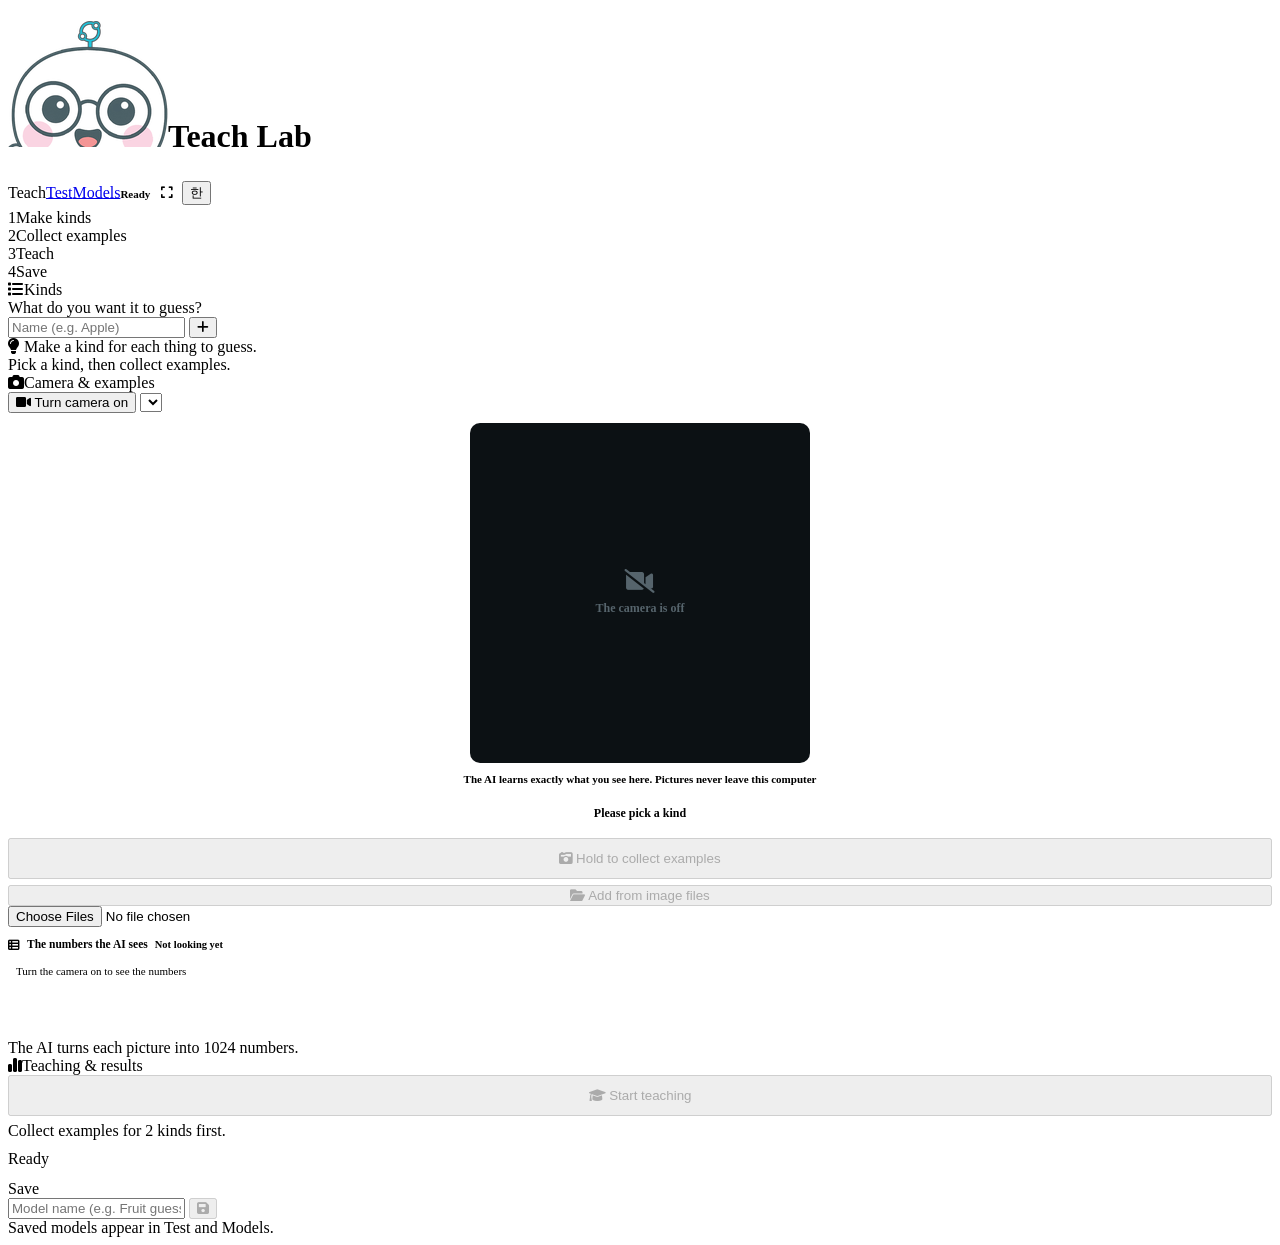
==== commit 8d5926c2: "전처리·거울을 Teachable Machine 과 같게 맞춤 @teachablemachine/image 0.8.5 소스를 받아 확인한 뒤 그대로 옮겼다.    src/utils/c" ====
--- a/index.html
+++ b/index.html
@@ -53,12 +53,12 @@
         <select class="inp" id="camSel" style="cursor:pointer"></select>
       </div>
 
+      <video id="camVid" playsinline muted></video>
       <div id="camBox">
-        <video id="camVid" playsinline muted></video>
-        <div id="cropBox"></div>
+        <canvas id="camCv" width="224" height="224"></canvas>
         <div id="camOff"><i class="fa-solid fa-video-slash fa-2x"></i><span>카메라가 꺼져 있어요</span></div>
       </div>
-      <div class="privnote">찍은 사진은 이 컴퓨터 밖으로 나가지 않아요</div>
+      <div class="privnote">여기 보이는 그대로 AI가 배워요. 사진은 이 컴퓨터 밖으로 나가지 않아요</div>
 
       <div class="selinfo" id="selInfo">종류를 골라 주세요</div>
       <button class="db go" id="capBtn" disabled><i class="fa-solid fa-camera-retro"></i> 꾹 눌러서 예시 모으기</button>
@@ -66,12 +66,9 @@
       <input type="file" id="fileInput" accept="image/*" multiple>
 
       <div id="seeWrap">
-        <div id="seeHead"><i class="fa-solid fa-eye"></i>AI가 보는 그림
+        <div id="seeHead"><i class="fa-solid fa-table-list"></i>AI가 보는 숫자
           <span class="st-badge" id="seeState">아직 안 봐요</span></div>
-        <div id="seeBody">
-          <canvas id="seeCv" width="224" height="224"></canvas>
-          <div id="seeNums"><span class="ph2">카메라를 켜면 숫자가 나와요</span></div>
-        </div>
+        <div id="seeNums"><span class="ph2">카메라를 켜면 숫자가 나와요</span></div>
         <div class="hint" style="margin-top:5px">AI는 사진을 1024개의 숫자로 바꿔서 봐요.</div>
       </div>
     </div>
--- a/css/app.css
+++ b/css/app.css
@@ -5,22 +5,20 @@
    이 파일은 이미지 학습툴에만 있는 것(카메라 상자·예시 썸네일·
    AI가 보는 그림·학습 그래프·헷갈린 표)만 얹는다. 새 색은 만들지 않는다. */
 
-/* ── 가운데 패널: 카메라 ── */
+/* ── 가운데 패널: 카메라 ──
+   Teachable Machine 처럼 정사각형 미리보기를 쓴다. 화면에 보이는 캔버스가 곧
+   AI에게 넣는 그림(224×224, 웹캠은 거울)이라 "보이는 대로 배운다" 가 성립한다.
+   <video> 는 그림의 원본일 뿐이라 화면에 붙이지 않는다 (TM 도 같다). */
 #panC .pb{display:flex;flex-direction:column;min-height:0}
 #camSel{max-width:340px}
+#camVid{display:none}
 #camBox{position:relative;background:#0C1114;border-radius:10px;overflow:hidden;
-  flex:0 0 auto;aspect-ratio:4/3;height:min(38vh,340px);width:auto;max-width:100%;margin:0 auto}
-/* 좌우 반전(거울)을 걸지 않는다. 미리보기·썸네일·"AI가 보는 그림"·파이썬으로
-   내보낸 모델이 모두 같은 그림을 보게 하기 위해서다. 거울을 걸면 학습 데이터가
-   뒤집혀서, 로봇 카메라(파이보)에 올렸을 때 좌우가 다른 것을 못 맞힌다. */
-#camVid{width:100%;height:100%;object-fit:contain;display:block}
-/* AI가 실제로 보는 정사각형. 바깥을 어둡게 덮어 "여기 안만 봐요" 를 보여 준다
-   (공용 규격의 .tour-spot 과 같은 방식 — #camBox 의 overflow:hidden 이 잘라 준다) */
-#cropBox{position:absolute;inset:0;pointer-events:none;border-radius:6px;display:none;
-  box-shadow:0 0 0 2px var(--acc) inset, 0 0 0 9999px rgba(12,17,20,.5)}
+  flex:0 0 auto;aspect-ratio:1/1;height:min(38vh,340px);width:auto;max-width:100%;margin:0 auto}
+#camCv{width:100%;height:100%;display:block}
 #camOff{position:absolute;inset:0;display:flex;flex-direction:column;align-items:center;justify-content:center;
   gap:8px;color:#56646C;font-size:12px;font-weight:600}
-.privnote{flex-shrink:0;text-align:center;font-size:11px;color:var(--ink3);margin-top:8px;font-weight:600}
+.privnote{flex-shrink:0;text-align:center;font-size:11px;color:var(--ink3);margin-top:8px;
+  font-weight:600;line-height:1.6}
 
 #capBtn,.selinfo,#panC .row{flex-shrink:0}
 .selinfo{margin-top:10px;padding:8px 10px;border-radius:8px;background:var(--panel2);
@@ -35,14 +33,11 @@
   transition:transform .1s,outline-color .1s;outline:2px solid transparent}
 .thumbs img:hover{transform:scale(2.4);outline-color:var(--warn);position:relative;z-index:5}
 
-/* ── AI가 보는 그림 · 숫자 ── */
+/* ── AI가 보는 숫자 ── */
 #seeWrap{flex-shrink:0;margin-top:11px}
 #seeHead{display:flex;align-items:center;gap:7px;font-size:11.5px;font-weight:700;color:var(--ink2)}
 #seeHead .st-badge{font-size:10.5px;font-weight:600;color:var(--ink3)}
-#seeBody{margin-top:6px;display:flex;gap:9px;align-items:flex-start}
-#seeCv{width:84px;height:84px;flex-shrink:0;border-radius:8px;background:var(--panel2);
-  border:1px solid var(--line-soft);display:block}
-#seeNums{flex:1;min-width:0;height:84px;overflow-y:auto;border:1px solid var(--line-soft);
+#seeNums{margin-top:6px;height:66px;overflow-y:auto;border:1px solid var(--line-soft);
   border-radius:8px;background:var(--panel2);padding:6px 8px;
   font-family:var(--mono);font-size:10.5px;color:var(--ink2);line-height:1.7;
   font-variant-numeric:tabular-nums;overflow-wrap:anywhere}
@@ -99,8 +94,7 @@
   #capBtn,#trainBtn{font-size:15px;padding:13px}
   .privnote{font-size:12.5px}
   #seeHead{font-size:13px}
-  #seeNums{font-size:12px;height:96px}
-  #seeCv{width:96px;height:96px}
+  #seeNums{font-size:12px;height:84px}
   .thumbs img{width:40px;height:40px}
   .accbig{font-size:26px}
   #cmWrap table{font-size:12.5px}
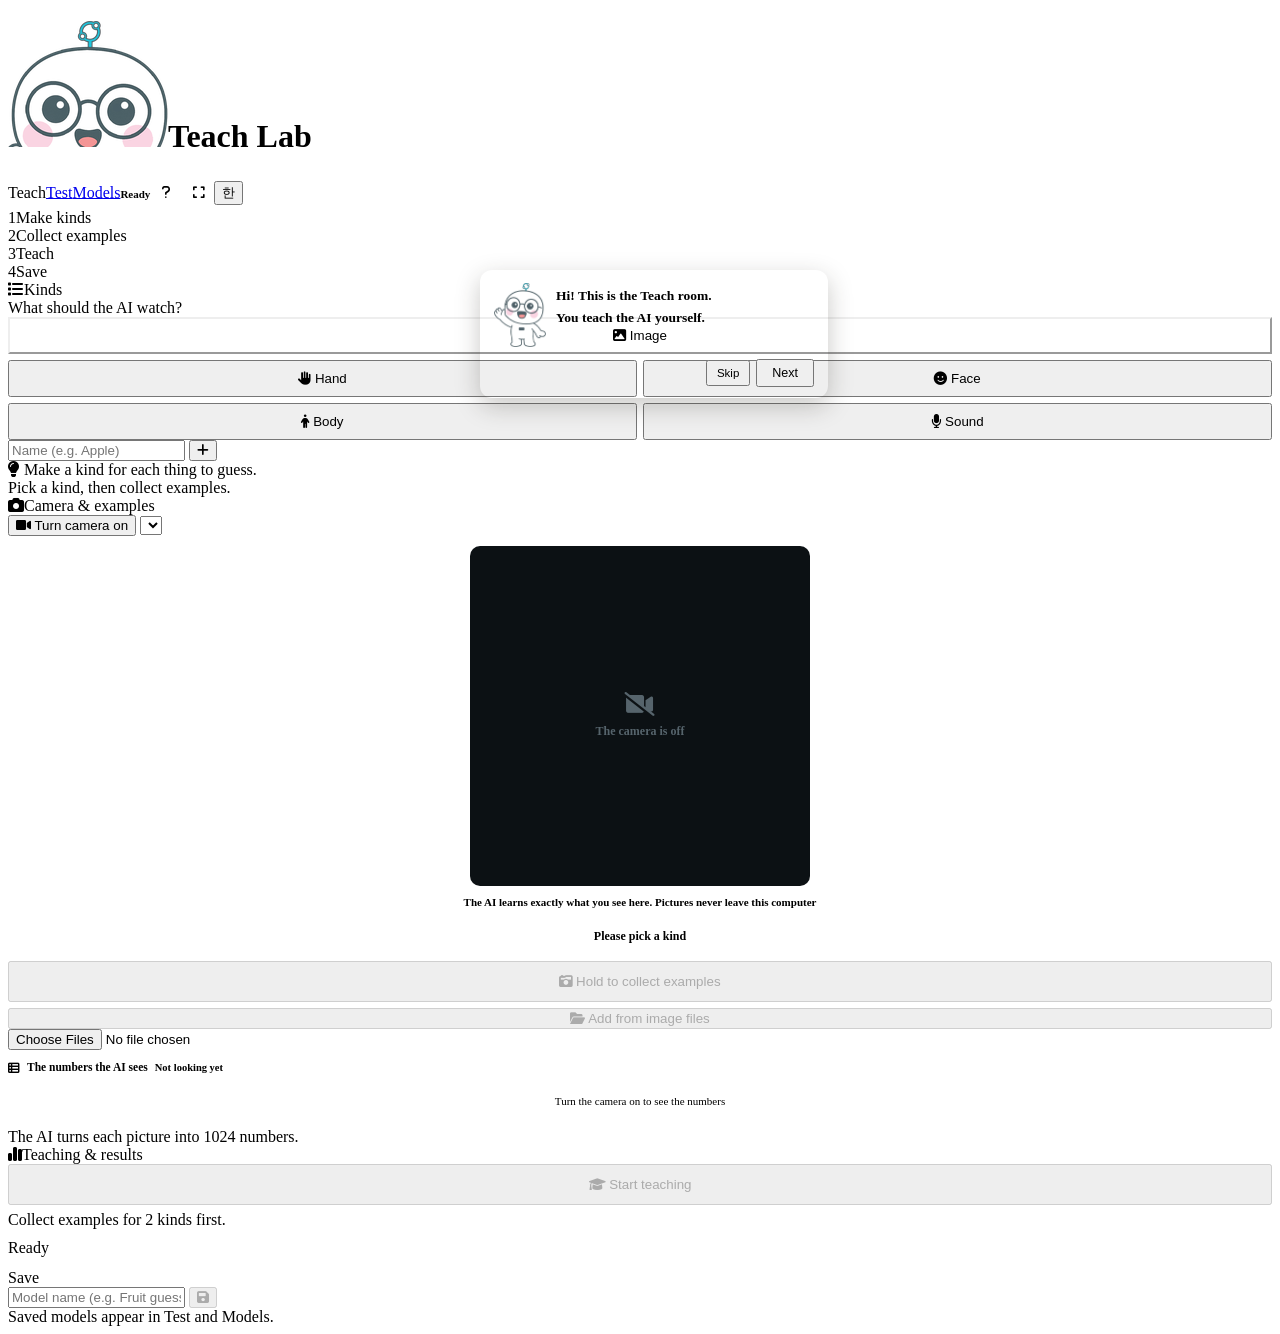
==== commit bc23de34: "입력 5종으로 넓힘 (이미지 · 손 · 얼굴 · 포즈 · 소리) 이미지 한 종으로 UI 구조를 굳힌 뒤, sense-lab 의 검증된 코드를 가져와 나머지 네 종을 얹었다. 모으기" ====
--- a/index.html
+++ b/index.html
@@ -4,14 +4,14 @@
 <meta charset="utf-8">
 <meta name="viewport" content="width=device-width,initial-scale=1">
 <title>Teach Lab — 학습실</title>
-<meta name="description" content="웹캠으로 사진을 모아 AI에게 직접 가르쳐 보세요.">
+<meta name="description" content="웹캠과 마이크로 예시를 모아 AI에게 직접 가르쳐 보세요.">
 <link rel="icon" type="image/png" href="assets/img/favicon.png">
 <link rel="manifest" href="manifest.webmanifest">
 <meta name="theme-color" content="#FBF7EF">
-<link rel="stylesheet" href="assets/fonts/pretendard.css?v=1">
-<link rel="stylesheet" href="css/all.min.css?v=1">
-<link rel="stylesheet" href="css/maker-ui.css?v=1">
-<link rel="stylesheet" href="css/app.css?v=1">
+<link rel="stylesheet" href="assets/fonts/pretendard.css?v=2">
+<link rel="stylesheet" href="css/all.min.css?v=2">
+<link rel="stylesheet" href="css/maker-ui.css?v=2">
+<link rel="stylesheet" href="css/app.css?v=2">
 </head>
 <body>
 
@@ -32,33 +32,40 @@
   <div class="pan pan-side" id="panL">
     <div class="ph"><i class="fa-solid fa-list"></i>종류</div>
     <div class="pb">
-      <div class="pb-label">무엇을 맞히고 싶나요?</div>
-      <div class="row">
-        <input class="inp" id="clsName" type="text" placeholder="이름 (예: 사과)" maxlength="20">
-        <button class="db" id="clsAdd" title="종류 더하기"><i class="fa-solid fa-plus"></i></button>
-      </div>
-      <div id="clsList"></div>
-      <div class="hint" id="clsHint">
-        <i class="fa-solid fa-lightbulb"></i> 맞히고 싶은 것마다 종류를 만들어요.<br>
-        종류를 누른 뒤 예시를 모아요.
+      <div class="pb-label">무엇을 보고 배울까요?</div>
+      <div class="srcpick" id="srcPick"></div>
+      <div id="variantRow" style="display:none"></div>
+
+      <div class="sec2">
+        <div class="row">
+          <input class="inp" id="clsName" type="text" placeholder="이름 (예: 사과)" maxlength="20">
+          <button class="db" id="clsAdd" title="종류 더하기"><i class="fa-solid fa-plus"></i></button>
+        </div>
+        <div id="clsList"></div>
+        <div class="hint" id="clsHint">
+          <i class="fa-solid fa-lightbulb"></i> 맞히고 싶은 것마다 종류를 만들어요.<br>
+          종류를 누른 뒤 예시를 모아요.
+        </div>
       </div>
     </div>
   </div>
 
   <div class="pan pan-wide" id="panC">
-    <div class="ph"><i class="fa-solid fa-camera"></i>카메라 &amp; 예시</div>
+    <div class="ph"><i class="fa-solid fa-camera"></i><span id="panCTitle">카메라 &amp; 예시</span></div>
     <div class="pb">
       <div class="row" style="margin-bottom:10px">
         <button class="db" id="camBtn" style="flex-shrink:0"><i class="fa-solid fa-video"></i> 카메라 켜기</button>
         <select class="inp" id="camSel" style="cursor:pointer"></select>
       </div>
 
-      <video id="camVid" playsinline muted></video>
-      <div id="camBox">
+      <div id="camBox" class="m-image">
+        <video id="camVid" playsinline muted></video>
         <canvas id="camCv" width="224" height="224"></canvas>
+        <canvas id="ovCv"></canvas>
+        <canvas id="micCv"></canvas>
         <div id="camOff"><i class="fa-solid fa-video-slash fa-2x"></i><span>카메라가 꺼져 있어요</span></div>
       </div>
-      <div class="privnote">여기 보이는 그대로 AI가 배워요. 사진은 이 컴퓨터 밖으로 나가지 않아요</div>
+      <div class="privnote" id="privNote">여기 보이는 그대로 AI가 배워요. 사진은 이 컴퓨터 밖으로 나가지 않아요</div>
 
       <div class="selinfo" id="selInfo">종류를 골라 주세요</div>
       <button class="db go" id="capBtn" disabled><i class="fa-solid fa-camera-retro"></i> 꾹 눌러서 예시 모으기</button>
@@ -68,8 +75,12 @@
       <div id="seeWrap">
         <div id="seeHead"><i class="fa-solid fa-table-list"></i>AI가 보는 숫자
           <span class="st-badge" id="seeState">아직 안 봐요</span></div>
-        <div id="seeNums"><span class="ph2">카메라를 켜면 숫자가 나와요</span></div>
-        <div class="hint" style="margin-top:5px">AI는 사진을 1024개의 숫자로 바꿔서 봐요.</div>
+        <div id="seeBox">
+          <div id="seeEmpty">카메라를 켜면 숫자가 나와요</div>
+          <table id="seeTable" style="display:none"></table>
+          <div id="seeFlat" style="display:none"></div>
+        </div>
+        <div class="hint" id="seeHint" style="margin-top:5px">AI는 사진을 1024개의 숫자로 바꿔서 봐요.</div>
       </div>
     </div>
   </div>
@@ -117,9 +128,10 @@
 
 <div id="toast"></div>
 
-<script src="lib/nav.js?v=1"></script>
-<script src="lib/i18n.js?v=1"></script>
+<script src="lib/nav.js?v=2"></script>
+<script src="lib/i18n.js?v=2"></script>
+<script src="lib/tour.js?v=2"></script>
 <script src="vendor/tfjs/tf.min.js"></script>
-<script type="module" src="lib/learn.js?v=1"></script>
+<script type="module" src="lib/learn.js?v=2"></script>
 </body>
 </html>
--- a/css/app.css
+++ b/css/app.css
@@ -5,16 +5,38 @@
    이 파일은 이미지 학습툴에만 있는 것(카메라 상자·예시 썸네일·
    AI가 보는 그림·학습 그래프·헷갈린 표)만 얹는다. 새 색은 만들지 않는다. */
 
-/* ── 가운데 패널: 카메라 ──
-   Teachable Machine 처럼 정사각형 미리보기를 쓴다. 화면에 보이는 캔버스가 곧
-   AI에게 넣는 그림(224×224, 웹캠은 거울)이라 "보이는 대로 배운다" 가 성립한다.
-   <video> 는 그림의 원본일 뿐이라 화면에 붙이지 않는다 (TM 도 같다). */
+/* ── 왼쪽 패널: 소스 고르기 ── */
+/* 2열 그리드. 첫 칸(이미지)만 한 줄을 다 쓴다 — 기본 소스라 눈에 먼저 들어오게. */
+.srcpick{display:grid;grid-template-columns:1fr 1fr;gap:6px}
+.srcpick .db{justify-content:center;padding:9px 6px;min-width:0}
+.srcpick .db:first-child{grid-column:1 / -1}
+.srcpick .db.on{background:var(--acc-soft);border-color:var(--acc);color:var(--acc-ink)}
+
+/* 갈래 토글 (한 손/두 손 · 상반신/전신) */
+#variantRow{display:flex;align-items:center;gap:8px;margin-top:7px;flex-wrap:wrap}
+#variantRow .lb2{font-size:11px;color:var(--ink3);font-weight:700;flex-shrink:0}
+.seg{display:inline-flex;border:1.5px solid var(--line);border-radius:8px;overflow:hidden}
+.seg button{border:0;background:transparent;padding:4px 11px;font-size:12px;font-weight:700;
+  color:var(--ink2);cursor:pointer;display:flex;gap:5px;align-items:center;font-family:inherit}
+.seg button+button{border-left:1.5px solid var(--line)}
+.seg button.on{background:var(--acc-soft);color:var(--acc-ink)}
+
+/* ── 가운데 패널: 카메라 · 마이크 ──
+   이미지 소스는 Teachable Machine 처럼 정사각형 미리보기를 쓴다. 화면에 보이는
+   캔버스가 곧 AI에게 넣는 그림(224×224, 웹캠은 거울)이다.
+   손·얼굴·포즈는 영상 위에 뼈대를 겹쳐 보여 준다 (좌표는 원본 프레임에서 뽑고,
+   화면만 CSS 로 뒤집는다). 소리는 소리 크기 파형을 보여 준다. */
 #panC .pb{display:flex;flex-direction:column;min-height:0}
 #camSel{max-width:340px}
-#camVid{display:none}
 #camBox{position:relative;background:#0C1114;border-radius:10px;overflow:hidden;
   flex:0 0 auto;aspect-ratio:1/1;height:min(38vh,340px);width:auto;max-width:100%;margin:0 auto}
-#camCv{width:100%;height:100%;display:block}
+#camVid{width:100%;height:100%;object-fit:contain;display:block;transform:scaleX(-1)}
+#camCv{position:absolute;inset:0;width:100%;height:100%;display:block}
+#ovCv{position:absolute;inset:0;width:100%;height:100%;transform:scaleX(-1);pointer-events:none}
+#micCv{position:absolute;inset:0;width:100%;height:100%}
+#camBox.m-image #camVid,#camBox.m-image #ovCv,#camBox.m-image #micCv{display:none}
+#camBox.m-landmark #camCv,#camBox.m-landmark #micCv{display:none}
+#camBox.m-sound #camVid,#camBox.m-sound #camCv,#camBox.m-sound #ovCv{display:none}
 #camOff{position:absolute;inset:0;display:flex;flex-direction:column;align-items:center;justify-content:center;
   gap:8px;color:#56646C;font-size:12px;font-weight:600}
 .privnote{flex-shrink:0;text-align:center;font-size:11px;color:var(--ink3);margin-top:8px;
@@ -37,11 +59,16 @@
 #seeWrap{flex-shrink:0;margin-top:11px}
 #seeHead{display:flex;align-items:center;gap:7px;font-size:11.5px;font-weight:700;color:var(--ink2)}
 #seeHead .st-badge{font-size:10.5px;font-weight:600;color:var(--ink3)}
-#seeNums{margin-top:6px;height:66px;overflow-y:auto;border:1px solid var(--line-soft);
-  border-radius:8px;background:var(--panel2);padding:6px 8px;
-  font-family:var(--mono);font-size:10.5px;color:var(--ink2);line-height:1.7;
+#seeBox{margin-top:6px;max-height:118px;overflow-y:auto;border:1px solid var(--line-soft);
+  border-radius:8px;background:var(--panel2);padding:6px 8px}
+#seeBox table{width:100%;border-collapse:collapse;font-family:var(--mono);font-size:10.5px;color:var(--ink2)}
+#seeBox th{text-align:right;font-weight:600;color:var(--ink3);padding:1px 4px;
+  position:sticky;top:-6px;background:var(--panel2)}
+#seeBox th:first-child,#seeBox td:first-child{text-align:left;color:var(--ink3)}
+#seeBox td{text-align:right;padding:1px 4px;font-variant-numeric:tabular-nums;white-space:nowrap}
+#seeFlat{font-family:var(--mono);font-size:10.5px;color:var(--ink2);line-height:1.7;
   font-variant-numeric:tabular-nums;overflow-wrap:anywhere}
-#seeNums .ph2{color:var(--ink3);font-family:var(--sans);font-size:11px}
+#seeEmpty{font-size:11px;color:var(--ink3);text-align:center;padding:10px 0}
 
 /* ── 오른쪽 패널: 학습 그래프 ── */
 .prg{margin-bottom:12px}
@@ -94,7 +121,9 @@
   #capBtn,#trainBtn{font-size:15px;padding:13px}
   .privnote{font-size:12.5px}
   #seeHead{font-size:13px}
-  #seeNums{font-size:12px;height:84px}
+  #seeBox table,#seeFlat{font-size:12px}
+  #seeEmpty{font-size:12.5px}
+  .srcpick .db{padding:11px 4px;font-size:14px}
   .thumbs img{width:40px;height:40px}
   .accbig{font-size:26px}
   #cmWrap table{font-size:12.5px}
@@ -119,3 +148,22 @@
 
 /* 표 안의 링크형 버튼 — .db 를 <a> 에 쓸 때 밑줄을 없앤다 */
 a.db{text-decoration:none}
+
+/* ── 튜토리얼 (파이보 말풍선 안내) — sense-lab 과 같은 규격 ── */
+.tour{position:fixed;inset:0;z-index:300}
+.tour-spot{position:fixed;border-radius:10px;pointer-events:none;
+  border:2px solid var(--acc);
+  box-shadow:0 0 0 9999px rgba(42,38,32,.45);   /* 구멍 뚫린 어두운 막 */
+  transition:all .25s ease}
+.tour-bubble{position:fixed;background:var(--panel);border:1px solid var(--line);
+  border-radius:12px;box-shadow:0 8px 24px rgba(42,38,32,.25);padding:13px 14px 11px;
+  display:flex;flex-wrap:wrap;gap:10px;align-items:flex-start;transition:all .25s ease}
+.tour-char{width:52px;height:auto;flex-shrink:0}
+.tour-text{flex:1;min-width:0;font-size:13.5px;font-weight:600;color:var(--ink);
+  line-height:1.65;white-space:pre-line;padding-top:2px}
+.tour-foot{width:100%;display:flex;align-items:center;gap:6px;margin-top:2px}
+.tour-dots{flex:1;display:flex;gap:4px;align-items:center}
+.tour-dots .dot{width:6px;height:6px;border-radius:50%;background:var(--line-soft)}
+.tour-dots .dot.on{background:var(--acc)}
+.tour-skip{font-size:11.5px;padding:5px 9px}
+.tour-next{font-size:12.5px;padding:5px 14px}
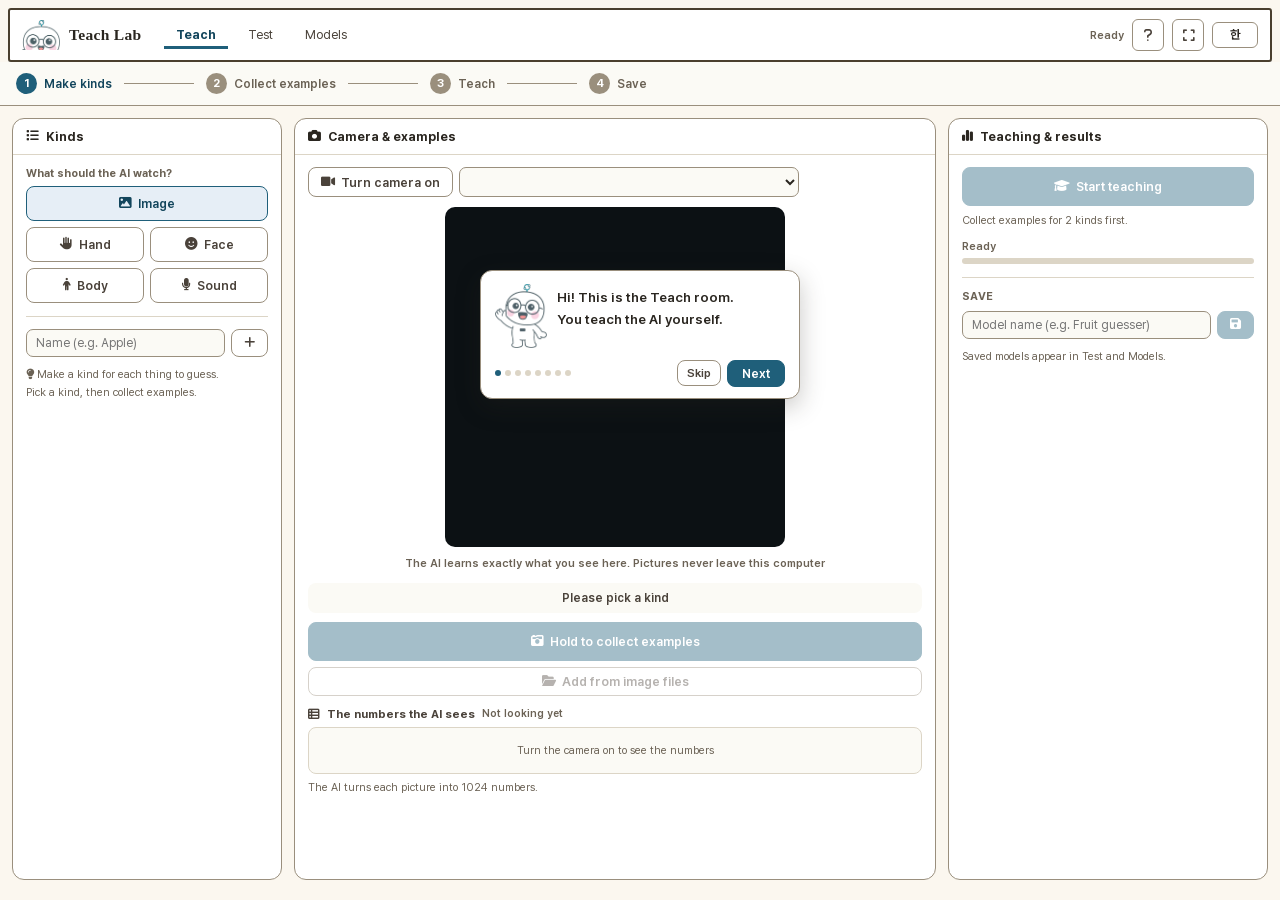
==== commit 74f421a4: "디자인 킷 파일 이름을 themaker-ui.css 로, CI 검사 켬 킷 저장소(themakerrobot/themaker-ui)가 올라갔다. 파일 이름도 저장소에 맞추고, 복사본" ====
--- a/index.html
+++ b/index.html
@@ -10,7 +10,7 @@
 <meta name="theme-color" content="#FBF7EF">
 <link rel="stylesheet" href="assets/fonts/pretendard.css?v=2">
 <link rel="stylesheet" href="css/all.min.css?v=2">
-<link rel="stylesheet" href="css/maker-ui.css?v=2">
+<link rel="stylesheet" href="css/themaker-ui.css?v=2">
 <link rel="stylesheet" href="css/app.css?v=2">
 </head>
 <body>
--- a/css/themaker-ui.css
+++ b/css/themaker-ui.css
@@ -0,0 +1,275 @@
+/* ═══════════════════════════════════════════════════════════════════
+   더 메이커 공통 UI — "학습지" 테마 (단일 파일 디자인 킷)
+   ═══════════════════════════════════════════════════════════════════
+   파이보 랩 · Sense Lab · 온디바이스 비전툴이 한 제품으로 보이게 하는
+   공통 규격을 한 파일로 정리한 것이다. 새 서비스는 이 파일 하나를 복사해
+   그대로 쓰고, 서비스 전용 스타일만 별도 파일로 얹는다.
+
+   구성 (위에서 아래로):
+     1. 색·글꼴 토큰        5. 버튼 · 입력
+     2. 기본 리셋·배경      6. 카드 · 목록 · 표
+     3. 헤더 · 탭           7. 진행률 · 확률 막대 · 순서도
+     4. 단계 표시 · 3단 패널 8. 토스트 · 반응형
+
+   지켜야 할 것:
+     · 새 색을 만들지 않는다. 아래 토큰만 쓴다.
+     · 그라디언트 장식·이모지 장식·새 폰트 금지.
+     · 글꼴: Pretendard(본문) + Gowun Batang 계열(서비스명). 셀프호스팅.
+     · 화면 문구는 해요체 존댓말, 한 문장 20자 이내 (초등 눈높이).
+     · 자산 경로는 전부 상대경로 (하위 경로 배포 대비).
+   ─────────────────────────────────────────────────────────────────── */
+
+/* ── 1. 색·글꼴 토큰 : "학습지" (미색 종이 + 갈색 괘선 + 남색 펜) ── */
+:root{
+  --paper:      #FBF7EF;   /* 활동지 바탕 */
+  --line-d:     #4A3F2E;   /* 표 괘선 (짙은 갈색) — 헤더 외곽선 */
+  --pen-blue:   #1F5F7A;   /* 남색 펜 — 주 색 */
+  --pen-blue-d: #12455C;
+  --pen-red:    #B4451C;   /* 빨간 펜 — 경고·오답 */
+
+  --bg:        var(--paper);
+  --panel:     #FFFFFF;    /* 패널·카드 */
+  --panel2:    #FBFAF5;    /* 패널 안 옅은 면 */
+  --line:      #9A8F7D;    /* 테두리 */
+  --line-soft: #DCD5C6;    /* 옅은 테두리·구분선 */
+  --ink:       #2A2620;    /* 본문 */
+  --ink2:      #4A423A;    /* 보조 본문 */
+  --ink3:      #6B6255;    /* 힌트·라벨 */
+  --acc:       var(--pen-blue);
+  --acc-ink:   var(--pen-blue-d);
+  --acc-soft:  #E6EEF6;    /* 선택·활성 면 */
+  --ok:        #2E7D4F;    /* 성공 */
+  --ok-soft:   #EEF5EF;
+  --warn:      var(--pen-red);
+
+  --r-s: 6px; --r-m: 6px;
+  --shadow: 0 1px 0 rgba(44,74,124,.18);
+  --mono: ui-monospace,'SF Mono','Cascadia Mono',Consolas,monospace;
+  --sans: 'Gowun Dodum','Pretendard Variable',Pretendard,-apple-system,'Segoe UI',sans-serif;
+  --serif: 'Gowun Batang','Nanum Myeongjo','Apple SD Gothic Neo',serif;
+}
+
+/* ── 2. 기본 리셋 · 종이 배경 (미색 + 옅은 점무늬) ── */
+*{box-sizing:border-box;margin:0;padding:0}
+body{
+  background-color:var(--paper);
+  background-image:radial-gradient(rgba(31,95,122,.07) 1px,transparent 1px);
+  background-size:22px 22px;
+  color:var(--ink);font-family:var(--sans);font-size:13.5px;
+  display:flex;flex-direction:column;height:100vh;overflow:hidden;
+  padding-bottom:8px;-webkit-font-smoothing:antialiased;
+}
+.num{font-variant-numeric:tabular-nums}
+::-webkit-scrollbar{width:5px}
+::-webkit-scrollbar-track{background:transparent}
+::-webkit-scrollbar-thumb{background:var(--line);border-radius:999px}
+
+/* ── 3. 헤더 : 흰 상자 + 갈색 외곽선, 서비스명은 명조 ── */
+header{
+  background:#fff;border:2px solid var(--line-d);border-radius:3px;
+  box-shadow:var(--shadow);margin:8px 8px 0;padding:0 12px;height:54px;
+  display:flex;align-items:center;gap:8px;flex-shrink:0;
+}
+header h1{
+  display:flex;align-items:center;gap:9px;height:100%;padding-right:14px;
+  font-family:var(--serif);font-size:15.5px;font-weight:700;letter-spacing:.02em;color:var(--ink);
+}
+header h1 img{height:30px;width:auto;display:block}
+
+/* 탭: 테두리 없는 밑줄 탭 — 선택된 탭만 남색 줄 */
+.navlink{
+  background:transparent;border:none;border-bottom:3px solid transparent;border-radius:0;
+  color:var(--ink2);padding:6px 12px 4px;font-size:12.5px;font-weight:400;
+  text-decoration:none;white-space:nowrap;display:inline-flex;align-items:center;gap:6px;
+  transition:all .12s;cursor:pointer;
+}
+.navlink:hover{border-bottom-color:#CFC7B8;color:var(--ink)}
+.navlink.on,.navlink[aria-current]{border-bottom-color:var(--pen-blue);color:var(--pen-blue-d);font-weight:700}
+
+/* 상태 배지 (준비/완료) */
+.badge{font-size:11.5px;font-weight:600;padding:3px 10px;border-radius:999px;
+  background:var(--panel2);border:1px solid var(--line-soft);color:var(--ink3)}
+.badge.ok{color:var(--ok);background:var(--ok-soft);border-color:#C9DCCB}
+
+/* 한/영 토글 (헤더 맨 오른쪽) */
+#langToggle,.lang-toggle{
+  border:1.5px solid var(--line);background:var(--panel);color:var(--ink);
+  border-radius:var(--r-s);padding:6px 10px;font-size:12.5px;font-weight:600;
+  min-width:46px;text-align:center;line-height:1;font-family:inherit;cursor:pointer;
+}
+
+/* 헤더 아이콘 버튼 (도움말 ? · 전체화면) */
+.hbtn{
+  display:inline-flex;align-items:center;justify-content:center;width:32px;height:32px;
+  border:1px solid var(--line);border-radius:var(--r-s);background:var(--panel);color:var(--ink2);
+  font-size:13px;cursor:pointer;transition:all .12s;flex-shrink:0;
+}
+.hbtn:hover{border-color:var(--acc);color:var(--acc-ink);background:var(--acc-soft)}
+
+/* ── 4. 단계 표시 · 본문 3단 패널 ── */
+#steps,.steps{display:flex;align-items:center;gap:0;padding:11px 16px;background:var(--panel2);
+  border-bottom:1px solid var(--line);flex-shrink:0;overflow-x:auto}
+.stp{display:flex;align-items:center;gap:7px;font-size:12px;font-weight:600;color:var(--ink3);
+  white-space:nowrap;flex-shrink:0}
+.stp .cir{width:21px;height:21px;border-radius:50%;display:flex;align-items:center;justify-content:center;
+  background:var(--line);color:#fff;font-size:11px;font-weight:700}
+.stp.on{color:var(--acc-ink)}
+.stp.on .cir{background:var(--acc)}
+.stp.done{color:var(--ink2)}
+.stp.done .cir{background:var(--ok)}
+.stpline{flex:1;height:1px;background:var(--line);margin:0 12px;max-width:70px;min-width:16px}
+
+/* 본문: 가운데가 넓은 3단. 페이지마다 좌우 폭만 조절해 쓴다 */
+.mk-main{flex:1;min-height:0;display:flex;gap:12px;padding:12px;background:var(--bg)}
+.pan{background:var(--panel);border:1px solid var(--line);border-radius:12px;
+  display:flex;flex-direction:column;min-width:0;overflow:hidden}
+.pan > .ph{display:flex;align-items:center;gap:7px;padding:10px 13px;font-size:12.5px;font-weight:700;
+  color:var(--ink);border-bottom:1px solid var(--line-soft);flex-shrink:0}
+.pan > .pb{padding:12px 13px;overflow-y:auto;flex:1}
+.pan-side{width:270px;flex-shrink:0}      /* 왼쪽 */
+.pan-wide{flex:1}                          /* 가운데 */
+.pan-out{width:320px;flex-shrink:0}       /* 오른쪽 */
+
+.pb-label{font-size:11px;font-weight:700;color:var(--ink3);margin-bottom:6px}
+.hint{font-size:11px;color:var(--ink3);margin-top:9px;line-height:1.6}
+.sec2{border-top:1px solid var(--line-soft);margin-top:13px;padding-top:12px}
+.sec2 .st{font-size:11px;font-weight:700;color:var(--ink3);margin-bottom:8px;
+  text-transform:uppercase;letter-spacing:.04em}
+
+/* ── 5. 버튼 · 입력 ── */
+.row{display:flex;gap:6px}
+.db{display:inline-flex;align-items:center;gap:6px;border:1px solid var(--line);
+  background:var(--panel);color:var(--ink2);border-radius:8px;padding:6px 12px;
+  font-size:12.5px;font-weight:600;cursor:pointer;font-family:inherit;transition:all .12s;
+  -webkit-user-select:none;user-select:none;touch-action:manipulation}
+.db:hover{border-color:var(--acc);color:var(--acc-ink);background:var(--acc-soft)}
+.db:disabled{opacity:.4;cursor:default}
+.db.on{background:var(--acc-soft);border-color:var(--acc);color:var(--acc-ink)}   /* 토글 눌림 */
+.db.go{background:var(--acc);color:#fff;border-color:var(--acc)}                  /* 주 동작 */
+.db.go:hover{background:var(--acc-ink);border-color:var(--acc-ink);color:#fff}
+.db.go:disabled{background:var(--acc);border-color:var(--acc);color:#fff}
+.db.warn{background:var(--warn);color:#fff;border-color:var(--warn)}              /* 강한 경고 */
+.db.danger{color:var(--ink3)}                                                     /* 조용한 지우기 */
+.db.danger:hover{border-color:var(--warn);color:var(--warn);background:transparent}
+
+.inp{flex:1;min-width:0;border:1px solid var(--line);background:var(--panel2);
+  border-radius:7px;padding:6px 9px;font-size:12px;font-family:inherit;color:var(--ink);outline:none}
+.inp:focus{border-color:var(--acc)}
+input[type=range]{width:100%;height:3px;-webkit-appearance:none;appearance:none;
+  background:var(--line);border-radius:999px;outline:none;cursor:pointer}
+input[type=range]::-webkit-slider-thumb{-webkit-appearance:none;width:14px;height:14px;
+  background:#fff;border:2.5px solid var(--acc);border-radius:50%;
+  box-shadow:0 1px 3px rgba(35,54,66,.2);transition:transform .1s}
+input[type=range]:hover::-webkit-slider-thumb{transform:scale(1.15)}
+input[type=file]{display:none}
+
+/* ── 6. 카드 · 목록 · 표 ── */
+/* 고르는 카드 (종류·모델 등). .on = 선택됨 */
+.cls,.mradio{border:1px solid var(--line);border-radius:9px;padding:9px 10px;margin-top:8px;
+  cursor:pointer;transition:all .12s;display:block}
+.cls:hover,.mradio:hover{border-color:var(--acc)}
+.cls.on,.mradio.on{border-color:var(--acc);background:var(--acc-soft)}
+.cls .top,.mradio{display:flex;align-items:center;gap:6px}
+.cls .nm,.mradio .nm{flex:1;font-size:12.5px;font-weight:700;color:var(--ink);
+  overflow:hidden;text-overflow:ellipsis;white-space:nowrap}
+.cls .ct,.mradio .mt{font-size:11px;color:var(--ink3);font-weight:600;flex-shrink:0}
+.cls .del{border:0;background:none;color:var(--ink3);cursor:pointer;padding:2px 3px;font-size:11px}
+.cls .del:hover{color:var(--warn)}
+
+/* 얇은 목록 줄 */
+.saved{display:flex;align-items:center;gap:6px;padding:6px 9px;border-radius:7px;
+  background:var(--panel2);margin-bottom:5px;font-size:11.5px}
+.saved .nm{flex:1;font-weight:700;color:var(--ink);overflow:hidden;text-overflow:ellipsis;white-space:nowrap}
+.saved .mt{color:var(--ink3);flex-shrink:0;font-size:10.5px}
+
+/* 표 */
+.mk-table{width:100%;border-collapse:collapse;font-size:12px}
+.mk-table th{text-align:left;font-size:11px;color:var(--ink3);font-weight:700;padding:7px 9px;
+  border-bottom:1px solid var(--line)}
+.mk-table td{padding:8px 9px;border-bottom:1px solid var(--line-soft);color:var(--ink2);vertical-align:middle}
+.mk-table td.nm{font-weight:700;color:var(--ink)}
+
+/* 파일 놓는 곳 */
+.dropzone{border:1.5px dashed var(--line);border-radius:10px;padding:18px;text-align:center;
+  color:var(--ink3);font-size:12px;font-weight:600;margin-top:12px;transition:all .15s;cursor:pointer}
+.dropzone:hover,.dropzone.over{border-color:var(--acc);color:var(--acc-ink);background:var(--acc-soft)}
+
+/* ── 7. 진행률 · 확률 막대 · 큰 답 · 순서도 ── */
+.prg .lb{display:flex;justify-content:space-between;font-size:11px;color:var(--ink3);
+  font-weight:600;margin-bottom:5px}
+.track{height:6px;border-radius:3px;background:var(--line-soft);overflow:hidden}
+.fill{height:100%;width:0;background:var(--acc);transition:width .2s}
+
+/* 확률 막대: 1등만 강조 (.top) */
+.bar{margin-bottom:7px}
+.bar .bl{display:flex;justify-content:space-between;font-size:11.5px;font-weight:600;
+  color:var(--ink2);margin-bottom:3px}
+.bar .bt{height:8px;border-radius:4px;background:var(--line-soft);overflow:hidden}
+.bar .bf{height:100%;width:0;background:var(--ink3);transition:width .15s}
+.bar.top .bl{color:var(--acc-ink)}
+.bar.top .bf{background:var(--acc)}
+
+/* 큰 답 상자: .sure = 확신, .idk = 안내·모름 */
+.answer{padding:14px 10px;border-radius:10px;background:var(--panel2);text-align:center;
+  font-size:19px;font-weight:800;color:var(--ink);min-height:52px;
+  display:flex;align-items:center;justify-content:center;overflow-wrap:anywhere}
+.answer.sure{background:var(--acc-soft);color:var(--acc-ink)}
+.answer.idk{color:var(--ink3)}
+
+/* 순서도: 시작 → 단계 카드 → 성공. .cur = 지금, .done = 통과 */
+.seq-node{width:fit-content;margin:0 auto;padding:5px 16px;border-radius:999px;
+  border:1px solid var(--line);background:var(--panel2);font-size:11.5px;font-weight:700;color:var(--ink2)}
+.seq-node.goal.done{border-color:var(--ok);background:var(--ok-soft);color:var(--ok)}
+.seq-arrow{width:0;height:16px;border-left:2px solid var(--line);margin:0 auto;position:relative}
+.seq-arrow::after{content:'';position:absolute;left:-5px;bottom:-1px;
+  border:4px solid transparent;border-top-color:var(--line)}
+.seq-step{border:1px solid var(--line);border-radius:9px;padding:8px 10px;transition:all .15s}
+.seq-step .top{display:flex;align-items:center;gap:7px}
+.seq-step .sq-idx{width:21px;height:21px;border-radius:50%;flex-shrink:0;display:flex;
+  align-items:center;justify-content:center;background:var(--line);color:#fff;font-size:11px;font-weight:700}
+.seq-step .sq-track{height:5px;border-radius:3px;background:var(--line-soft);overflow:hidden;margin-top:7px}
+.seq-step .sq-fill{height:100%;width:0;background:var(--acc);border-radius:3px;transition:width .1s linear}
+.seq-step.cur{border-color:var(--acc);background:var(--acc-soft)}
+.seq-step.cur .sq-idx{background:var(--acc)}
+.seq-step.done{border-color:var(--ok)}
+.seq-step.done .sq-idx{background:var(--ok)}
+.seq-step.done .sq-fill{background:var(--ok)}
+
+/* ── 8. 토스트 · 반응형 ── */
+#toast,.toast{position:fixed;left:50%;bottom:26px;transform:translateX(-50%);z-index:200;
+  background:#233642;color:#fff;font-size:12.5px;font-weight:600;padding:10px 18px;border-radius:9px;
+  box-shadow:0 6px 20px rgba(0,0,0,.2);opacity:0;pointer-events:none;transition:opacity .2s}
+#toast.on,.toast.on{opacity:1}
+
+@media (max-width:1100px){
+  html,body{overflow:auto;height:auto;min-height:100vh}
+  .mk-main{flex-direction:column}
+  .pan-side,.pan-out{width:100%}
+}
+@media (max-width:700px){
+  /* 폰: 전체 글자 한 단계 확대. 입력칸은 16px (iOS 포커스 확대 방지) */
+  body{font-size:15px}
+  header{overflow-x:auto;padding:0 10px;gap:6px;scrollbar-width:none}
+  header::-webkit-scrollbar{display:none}
+  header h1{font-size:16px;padding-right:8px;flex-shrink:0}
+  header h1 img{height:26px}
+  .navlink{flex-shrink:0;padding:7px 12px;font-size:14px}
+  #langToggle,.lang-toggle{font-size:14px;padding:7px 11px;margin-right:4px}
+  .stp{font-size:13.5px}
+  .stp .cir{width:24px;height:24px;font-size:12.5px}
+  .mk-main{padding:8px;gap:8px}
+  .pan > .ph{font-size:14.5px;padding:12px 13px}
+  .pan > .pb{padding:11px}
+  .db{font-size:14px;padding:9px 13px}
+  .inp,select.inp{font-size:16px;padding:9px 11px}
+  .hint{font-size:13px;line-height:1.65}
+  .cls .nm,.mradio .nm{font-size:14.5px}
+  .answer{font-size:20px;min-height:60px}
+  .bar .bl{font-size:13px}
+  .bar .bt{height:10px}
+  .mk-table{font-size:13.5px}
+  .mk-table th{font-size:12px;padding:8px 7px}
+  .mk-table td{padding:9px 7px}
+  input[type=range]::-webkit-slider-thumb{width:20px;height:20px}
+  #toast,.toast{font-size:14px}
+}
--- a/css/app.css
+++ b/css/app.css
@@ -1,7 +1,7 @@
 /* ═══════════════════════════════════════════════════════════
    Teach Lab 전용 스타일
    ═══════════════════════════════════════════════════════════
-   공통 규격(색·버튼·패널·표·반응형)은 css/maker-ui.css 가 전부 담당한다.
+   공통 규격(색·버튼·패널·표·반응형)은 css/themaker-ui.css 가 전부 담당한다.
    이 파일은 이미지 학습툴에만 있는 것(카메라 상자·예시 썸네일·
    AI가 보는 그림·학습 그래프·헷갈린 표)만 얹는다. 새 색은 만들지 않는다. */
 
@@ -141,10 +141,6 @@
 
 /* ── 헤더 보조 (공통 규격에 없는 것) ── */
 #engine{font-size:11px;color:var(--ink3);font-weight:600;white-space:nowrap}
-.hbtn{display:inline-flex;align-items:center;justify-content:center;width:32px;height:32px;
-  border:1px solid var(--line);border-radius:var(--r-s);background:var(--panel);color:var(--ink2);
-  font-size:13px;cursor:pointer;transition:all .12s;flex-shrink:0}
-.hbtn:hover{border-color:var(--acc);color:var(--acc-ink);background:var(--acc-soft)}
 
 /* 표 안의 링크형 버튼 — .db 를 <a> 에 쓸 때 밑줄을 없앤다 */
 a.db{text-decoration:none}
